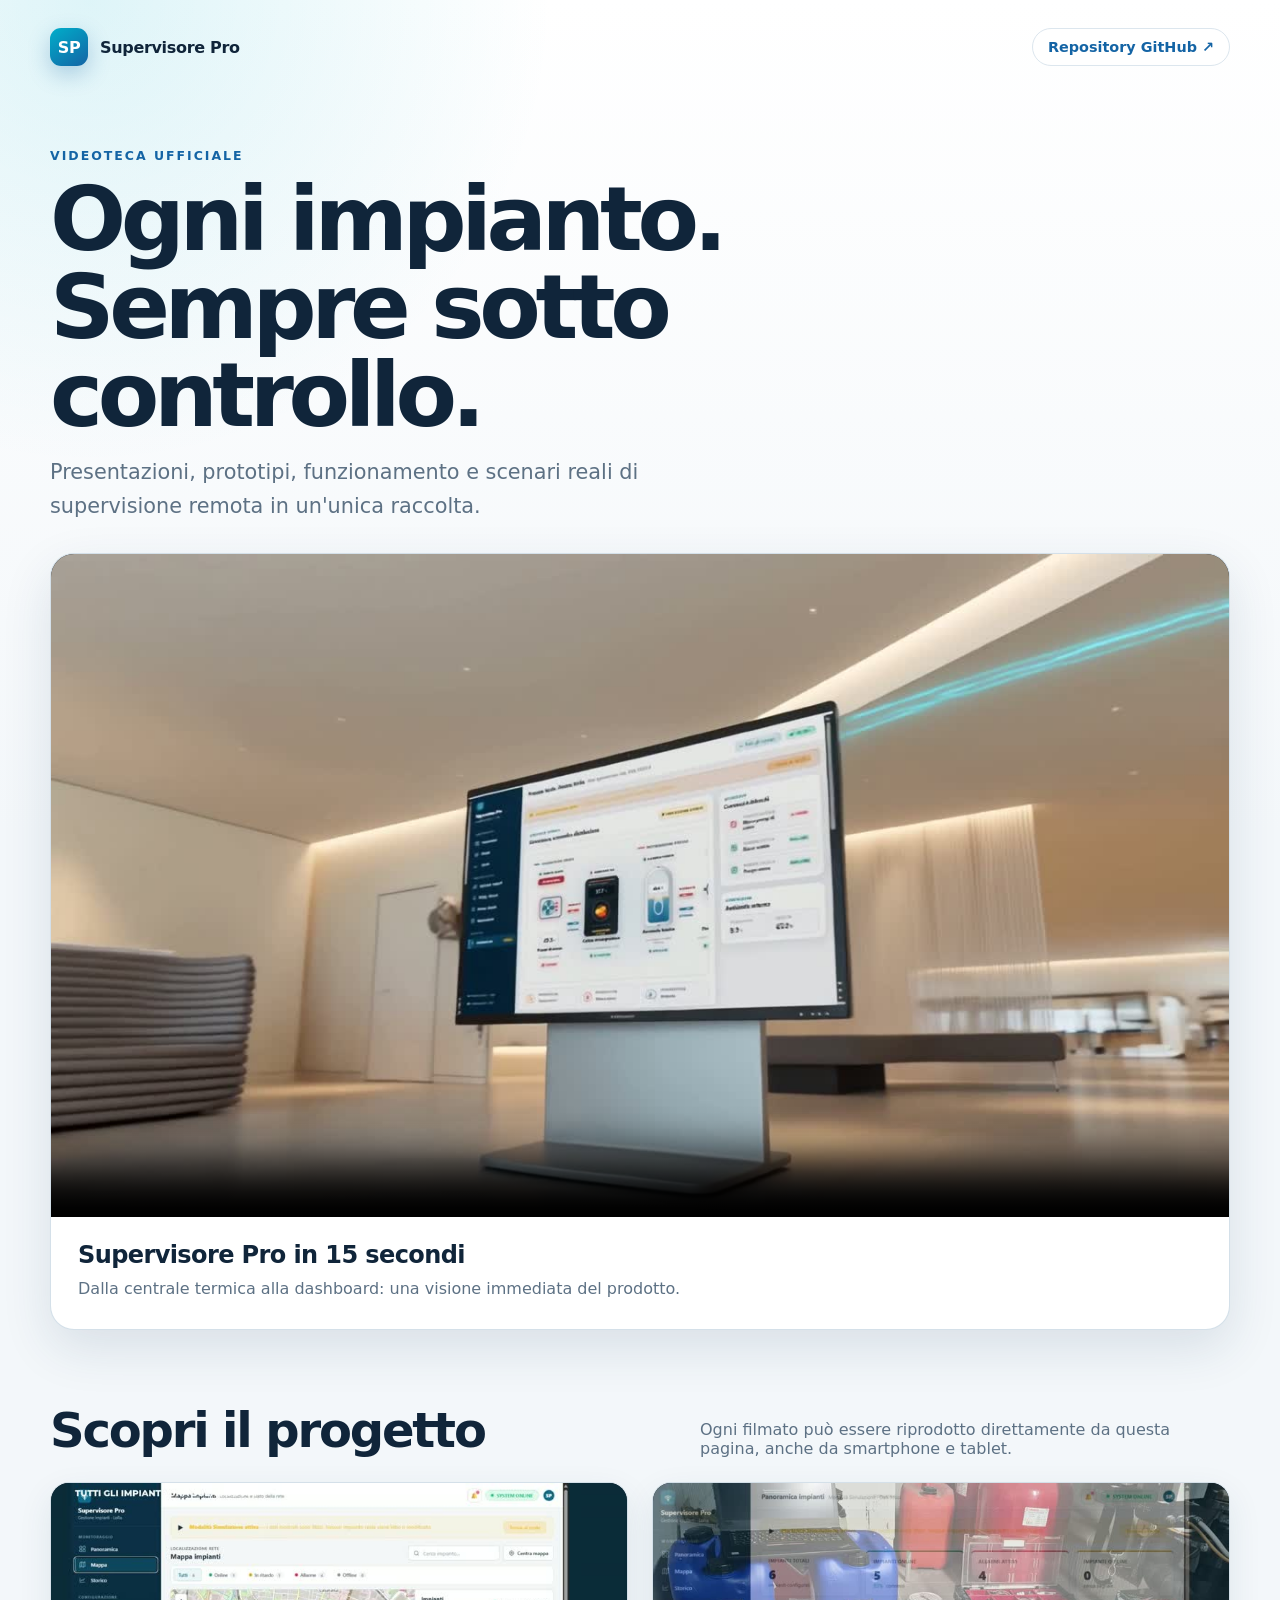
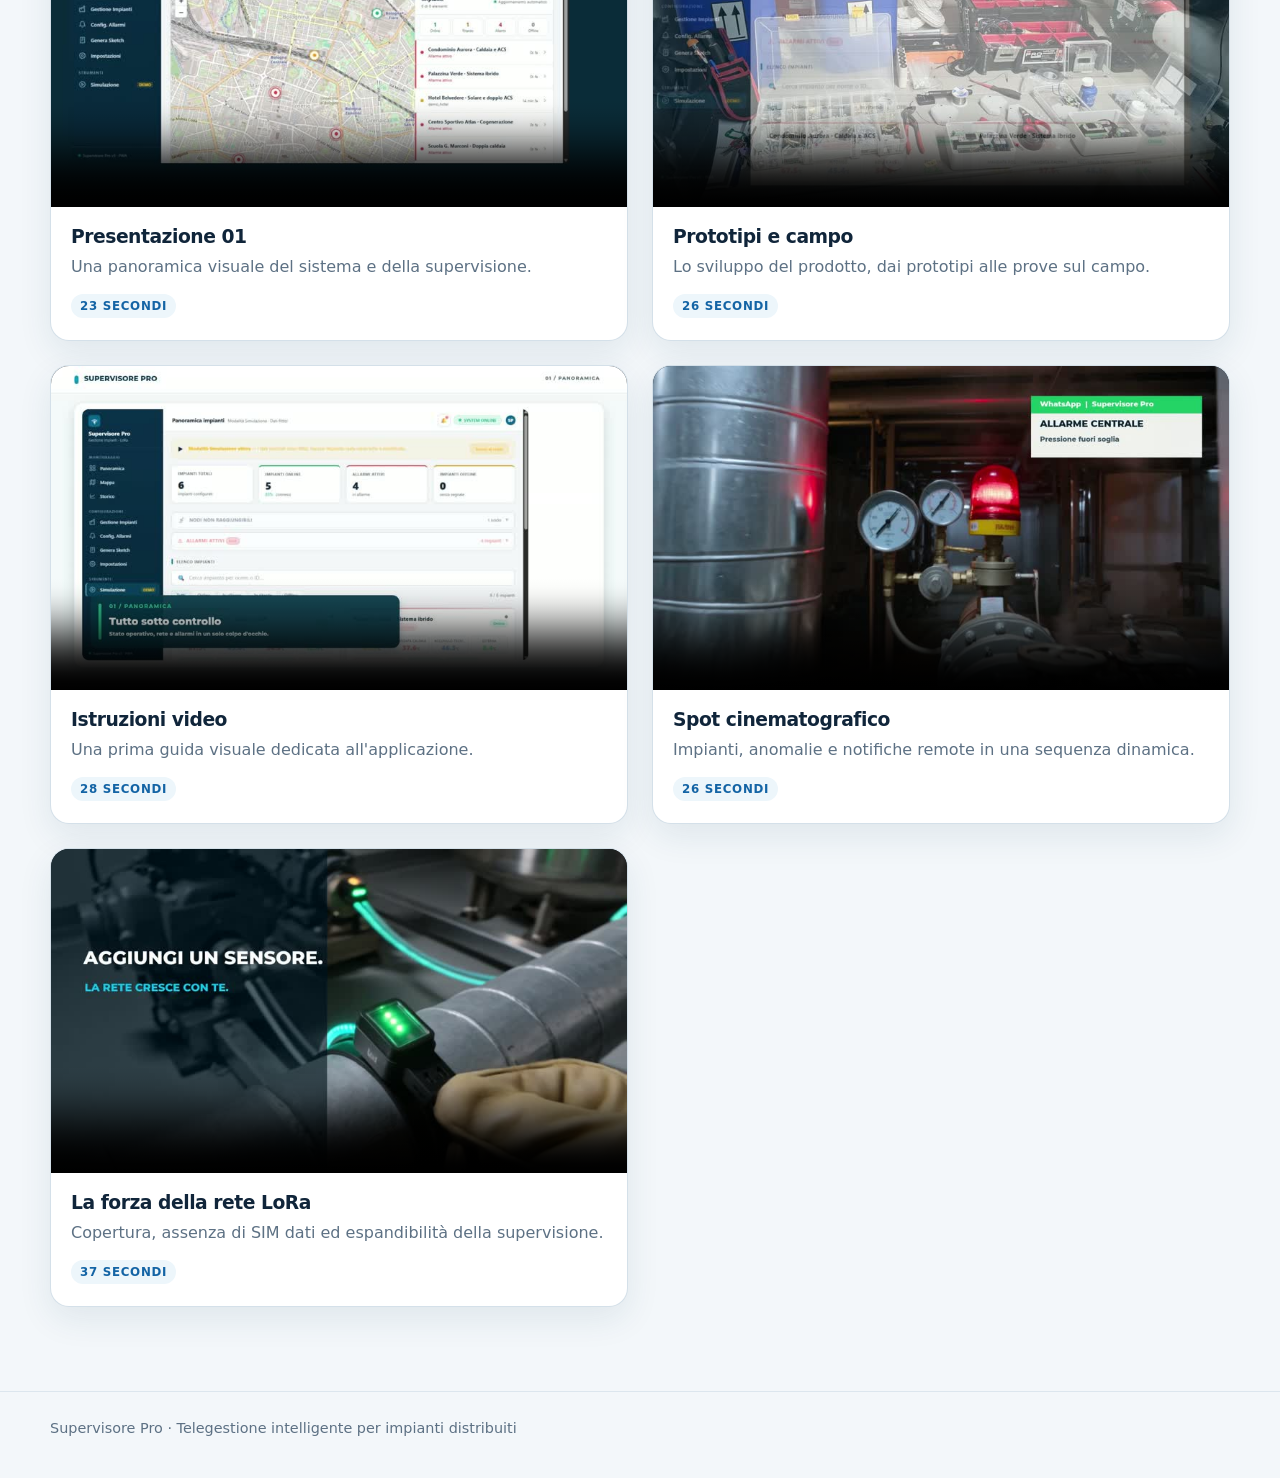
==== index.html @ d8f0d336 "site: publish Supervisore Pro video gallery" ====
<!doctype html>
<html lang="it">
<head>
  <meta charset="utf-8">
  <meta name="viewport" content="width=device-width, initial-scale=1">
  <meta name="theme-color" content="#f5f8fb">
  <meta name="description" content="Videoteca ufficiale di Supervisore Pro: presentazioni, prototipi, guida e spot promozionali.">
  <meta property="og:title" content="Supervisore Pro — Videoteca">
  <meta property="og:description" content="Dall'impianto alla supervisione remota: guarda Supervisore Pro in azione.">
  <meta property="og:image" content="intro-poster.jpg">
  <title>Supervisore Pro — Videoteca</title>
  <style>
    :root {
      color-scheme: light;
      --ink: #10253a;
      --muted: #5d7184;
      --line: #dce6ee;
      --paper: #ffffff;
      --wash: #f3f7fa;
      --cyan: #00aeca;
      --blue: #1464a5;
      --shadow: 0 18px 50px rgba(24, 61, 90, .12);
    }

    * { box-sizing: border-box; }

    html { scroll-behavior: smooth; }

    body {
      margin: 0;
      color: var(--ink);
      background:
        radial-gradient(circle at 7% 0%, rgba(0, 174, 202, .13), transparent 29rem),
        linear-gradient(180deg, #fff 0, var(--wash) 52rem);
      font-family: Inter, ui-sans-serif, system-ui, -apple-system, BlinkMacSystemFont, "Segoe UI", sans-serif;
    }

    a { color: inherit; }

    .shell {
      width: min(1180px, calc(100% - 36px));
      margin: 0 auto;
    }

    header {
      display: flex;
      align-items: center;
      justify-content: space-between;
      gap: 24px;
      padding: 28px 0;
    }

    .brand {
      display: flex;
      align-items: center;
      gap: 12px;
      font-weight: 800;
      letter-spacing: -.02em;
    }

    .brand-mark {
      display: grid;
      width: 38px;
      height: 38px;
      place-items: center;
      color: #fff;
      border-radius: 11px;
      background: linear-gradient(145deg, var(--cyan), var(--blue));
      box-shadow: 0 8px 22px rgba(20, 100, 165, .28);
    }

    .repo-link {
      padding: 10px 15px;
      color: var(--blue);
      border: 1px solid var(--line);
      border-radius: 999px;
      background: rgba(255, 255, 255, .76);
      font-size: .9rem;
      font-weight: 700;
      text-decoration: none;
    }

    .hero-copy {
      max-width: 820px;
      padding: 54px 0 30px;
    }

    .eyebrow {
      color: var(--blue);
      font-size: .78rem;
      font-weight: 800;
      letter-spacing: .16em;
      text-transform: uppercase;
    }

    h1 {
      max-width: 760px;
      margin: 13px 0 17px;
      font-size: clamp(2.6rem, 7vw, 5.6rem);
      line-height: .98;
      letter-spacing: -.06em;
    }

    .lead {
      max-width: 700px;
      margin: 0;
      color: var(--muted);
      font-size: clamp(1.05rem, 2vw, 1.3rem);
      line-height: 1.6;
    }

    .feature,
    .card {
      overflow: hidden;
      border: 1px solid rgba(205, 219, 230, .85);
      border-radius: 24px;
      background: var(--paper);
      box-shadow: var(--shadow);
    }

    .feature { margin-bottom: 72px; }

    video {
      display: block;
      width: 100%;
      height: auto;
      background: #07131e;
    }

    .feature-copy { padding: 24px 27px 28px; }

    .feature-copy h2,
    .card-copy h3 { margin: 0 0 8px; letter-spacing: -.025em; }

    .feature-copy p,
    .card-copy p { margin: 0; color: var(--muted); line-height: 1.55; }

    .section-head {
      display: flex;
      align-items: end;
      justify-content: space-between;
      gap: 24px;
      margin-bottom: 24px;
    }

    .section-head h2 {
      margin: 0;
      font-size: clamp(1.8rem, 4vw, 3rem);
      letter-spacing: -.045em;
    }

    .section-head p { max-width: 530px; margin: 0; color: var(--muted); }

    .grid {
      display: grid;
      grid-template-columns: repeat(2, minmax(0, 1fr));
      gap: 24px;
      padding-bottom: 84px;
    }

    .card { border-radius: 19px; box-shadow: 0 12px 34px rgba(24, 61, 90, .09); }

    .card-copy { padding: 19px 20px 22px; }

    .meta {
      display: inline-flex;
      margin-top: 14px;
      padding: 5px 9px;
      color: var(--blue);
      border-radius: 999px;
      background: #edf6fb;
      font-size: .74rem;
      font-weight: 800;
      letter-spacing: .06em;
      text-transform: uppercase;
    }

    footer {
      padding: 28px 0 42px;
      color: var(--muted);
      border-top: 1px solid var(--line);
      font-size: .9rem;
    }

    @media (max-width: 760px) {
      header { align-items: flex-start; }
      .hero-copy { padding-top: 34px; }
      .section-head { display: block; }
      .section-head p { margin-top: 10px; }
      .grid { grid-template-columns: 1fr; }
      .feature { margin-bottom: 54px; }
    }
  </style>
</head>
<body>
  <header class="shell">
    <div class="brand"><span class="brand-mark">SP</span> Supervisore Pro</div>
    <a class="repo-link" href="https://github.com/Popodesigner/telegestione-supervisore-pro">Repository GitHub ↗</a>
  </header>

  <main class="shell">
    <div class="hero-copy">
      <div class="eyebrow">Videoteca ufficiale</div>
      <h1>Ogni impianto.<br>Sempre sotto controllo.</h1>
      <p class="lead">Presentazioni, prototipi, funzionamento e scenari reali di supervisione remota in un'unica raccolta.</p>
    </div>

    <article class="feature" id="intro">
      <video controls playsinline preload="metadata" poster="intro-poster.jpg" aria-label="Video introduttivo di Supervisore Pro">
        <source src="intro.mp4" type="video/mp4">
        Il browser non supporta la riproduzione video HTML5.
      </video>
      <div class="feature-copy">
        <h2>Supervisore Pro in 15 secondi</h2>
        <p>Dalla centrale termica alla dashboard: una visione immediata del prodotto.</p>
      </div>
    </article>

    <div class="section-head">
      <h2>Scopri il progetto</h2>
      <p>Ogni filmato può essere riprodotto direttamente da questa pagina, anche da smartphone e tablet.</p>
    </div>

    <section class="grid" aria-label="Tutti i video">
      <article class="card">
        <video controls playsinline preload="metadata" poster="presentazione-01.jpg" aria-label="Presentazione 01">
          <source src="presentazione-01.mp4" type="video/mp4">
        </video>
        <div class="card-copy"><h3>Presentazione 01</h3><p>Una panoramica visuale del sistema e della supervisione.</p><span class="meta">23 secondi</span></div>
      </article>

      <article class="card">
        <video controls playsinline preload="metadata" poster="presentazione-prototipi.jpg" aria-label="Presentazione con prototipi">
          <source src="presentazione-prototipi.mp4" type="video/mp4">
        </video>
        <div class="card-copy"><h3>Prototipi e campo</h3><p>Lo sviluppo del prodotto, dai prototipi alle prove sul campo.</p><span class="meta">26 secondi</span></div>
      </article>

      <article class="card">
        <video controls playsinline preload="metadata" poster="istruzioni-video.jpg" aria-label="Istruzioni video">
          <source src="istruzioni-video.mp4" type="video/mp4">
        </video>
        <div class="card-copy"><h3>Istruzioni video</h3><p>Una prima guida visuale dedicata all'applicazione.</p><span class="meta">28 secondi</span></div>
      </article>

      <article class="card">
        <video controls playsinline preload="metadata" poster="pubblicita-01.jpg" aria-label="Spot pubblicitario 01">
          <source src="pubblicita-01.mp4" type="video/mp4">
        </video>
        <div class="card-copy"><h3>Spot cinematografico</h3><p>Impianti, anomalie e notifiche remote in una sequenza dinamica.</p><span class="meta">26 secondi</span></div>
      </article>

      <article class="card">
        <video controls playsinline preload="metadata" poster="pubblicita-02.jpg" aria-label="Spot pubblicitario 02">
          <source src="pubblicita-02.mp4" type="video/mp4">
        </video>
        <div class="card-copy"><h3>La forza della rete LoRa</h3><p>Copertura, assenza di SIM dati ed espandibilità della supervisione.</p><span class="meta">37 secondi</span></div>
      </article>
    </section>
  </main>

  <footer>
    <div class="shell">Supervisore Pro · Telegestione intelligente per impianti distribuiti</div>
  </footer>
</body>
</html>
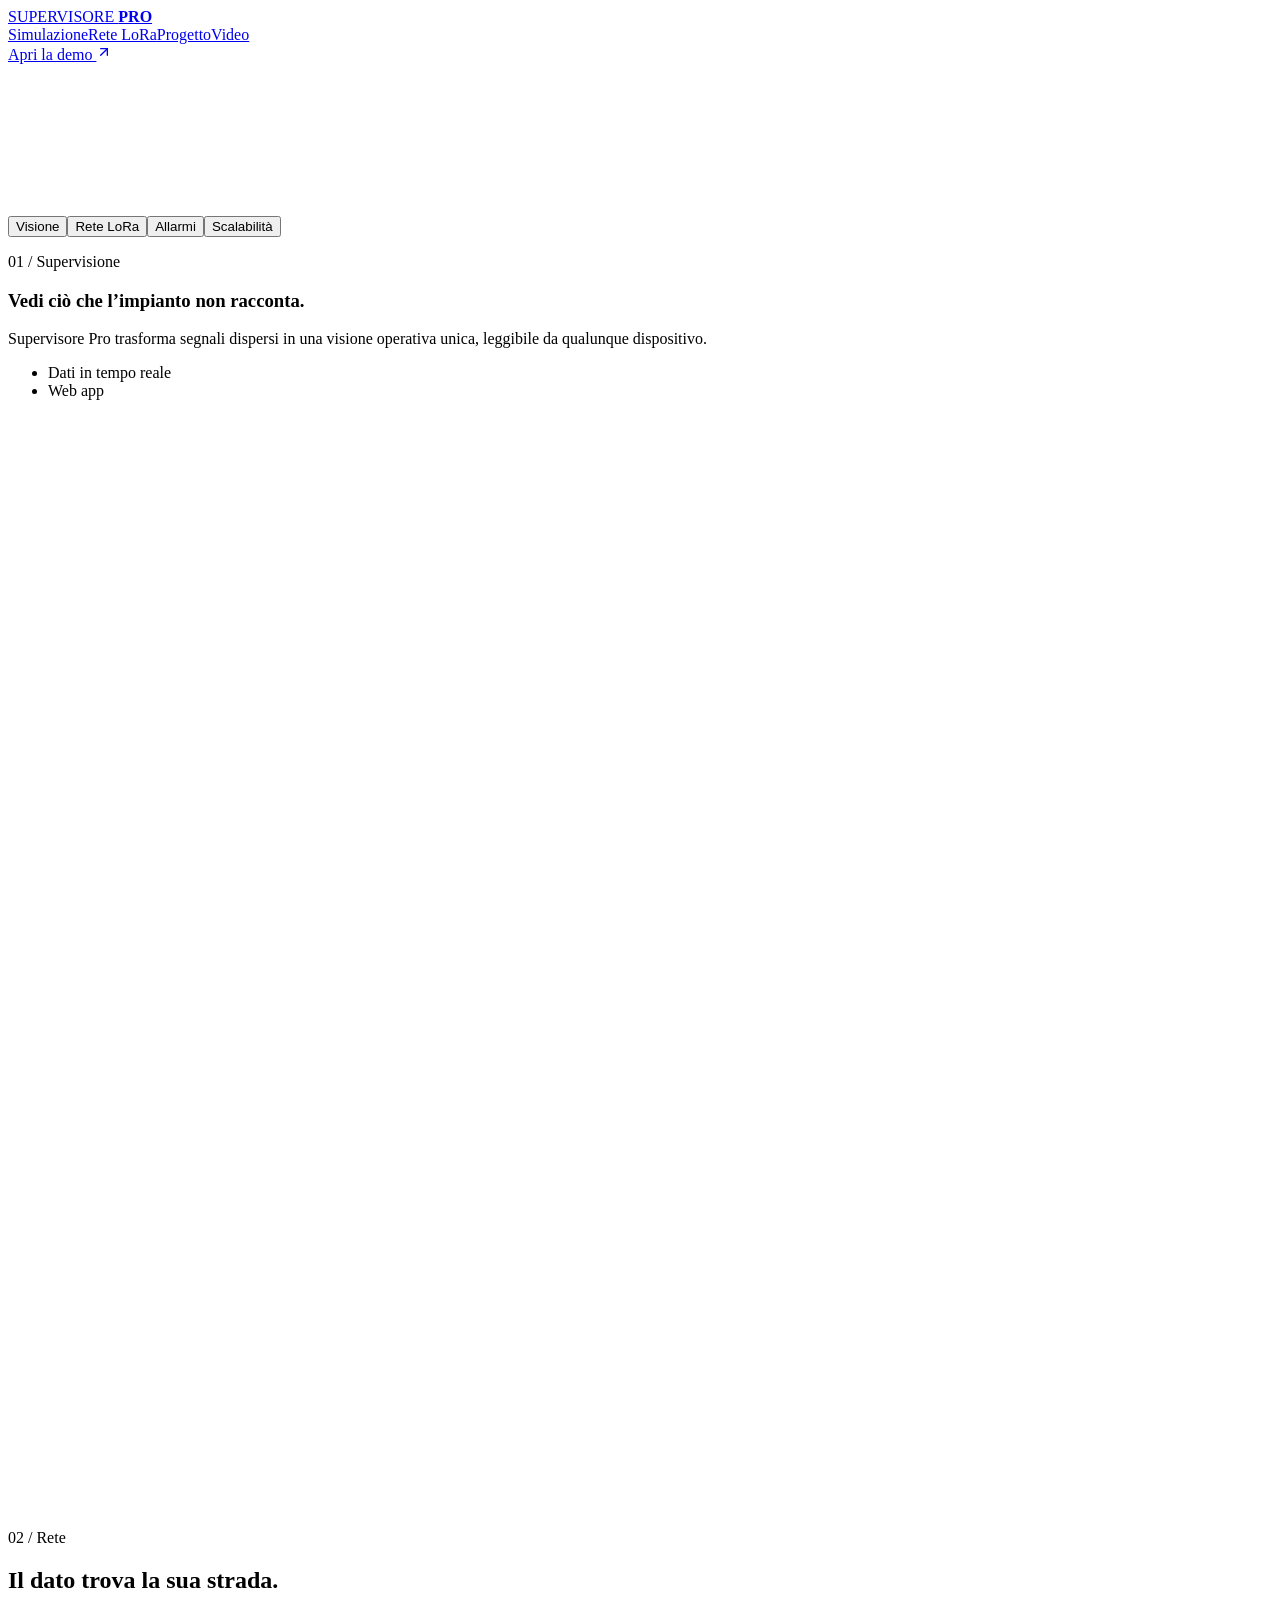
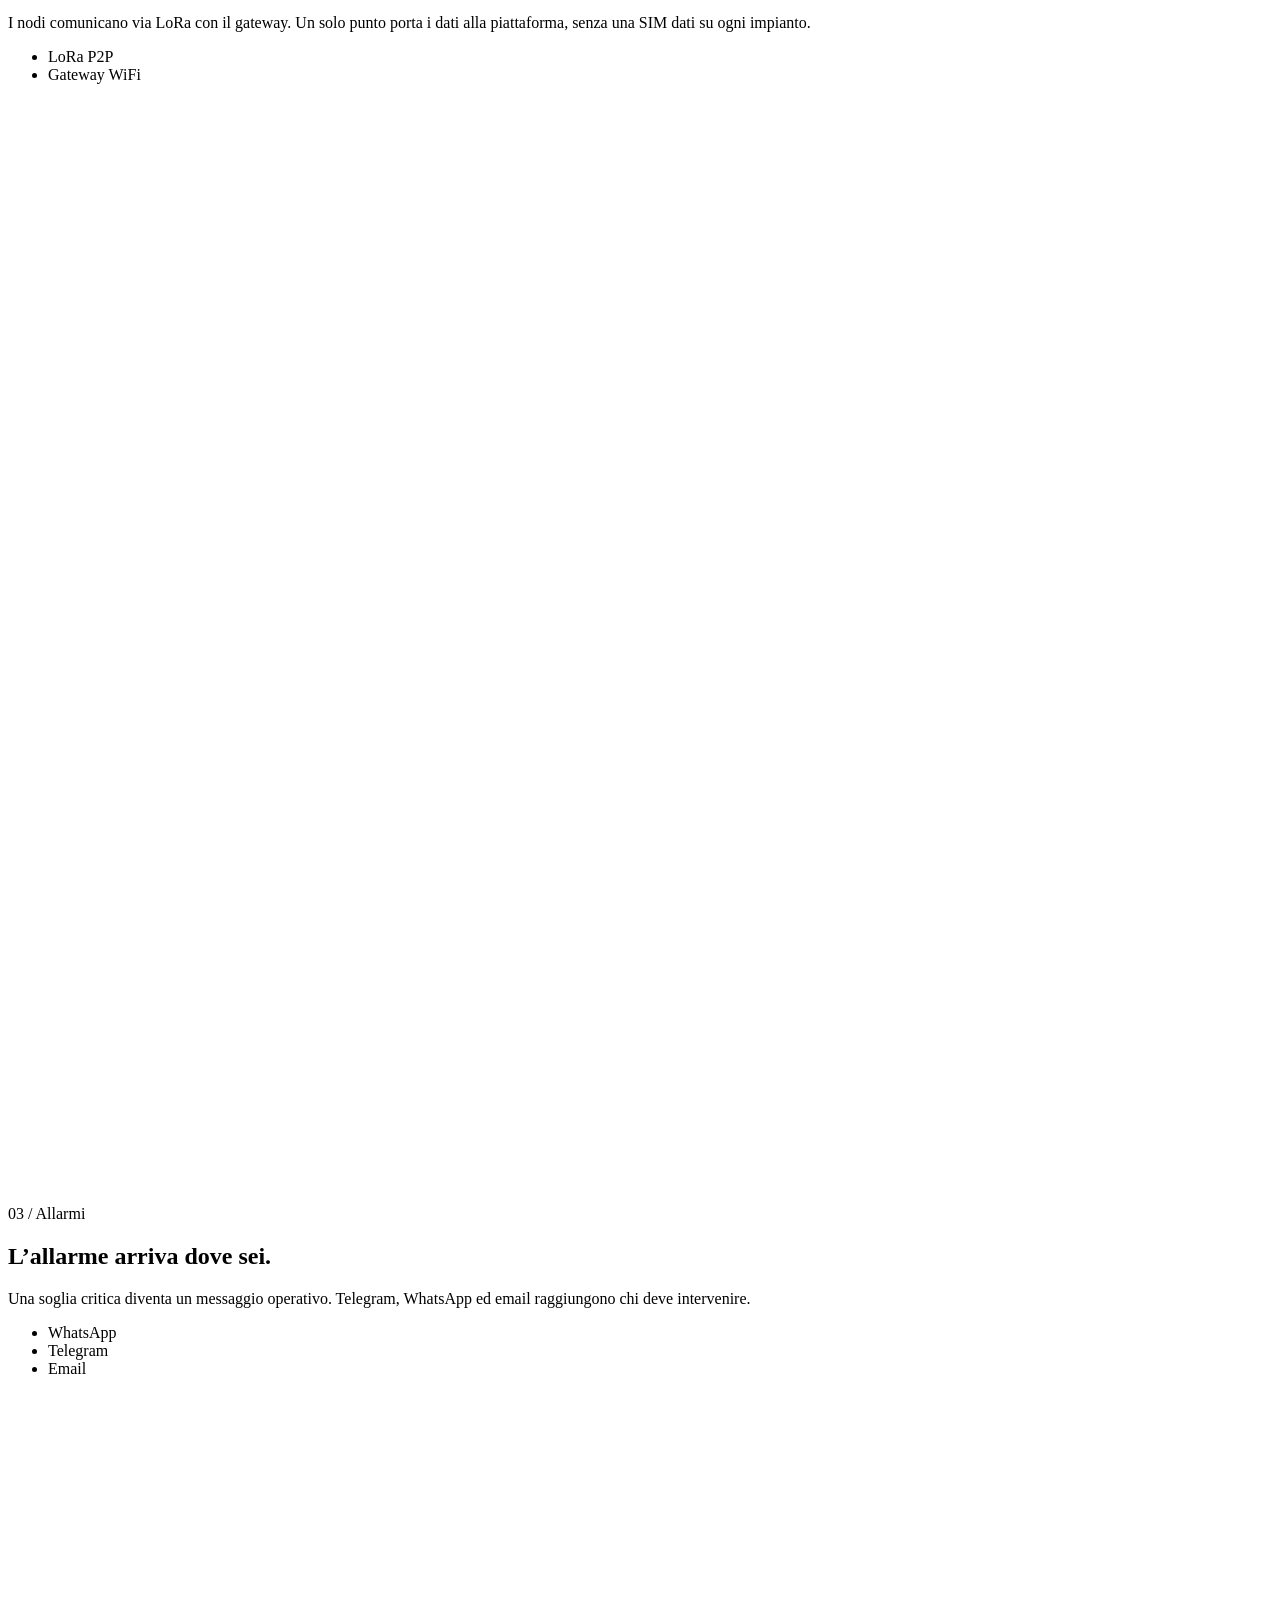
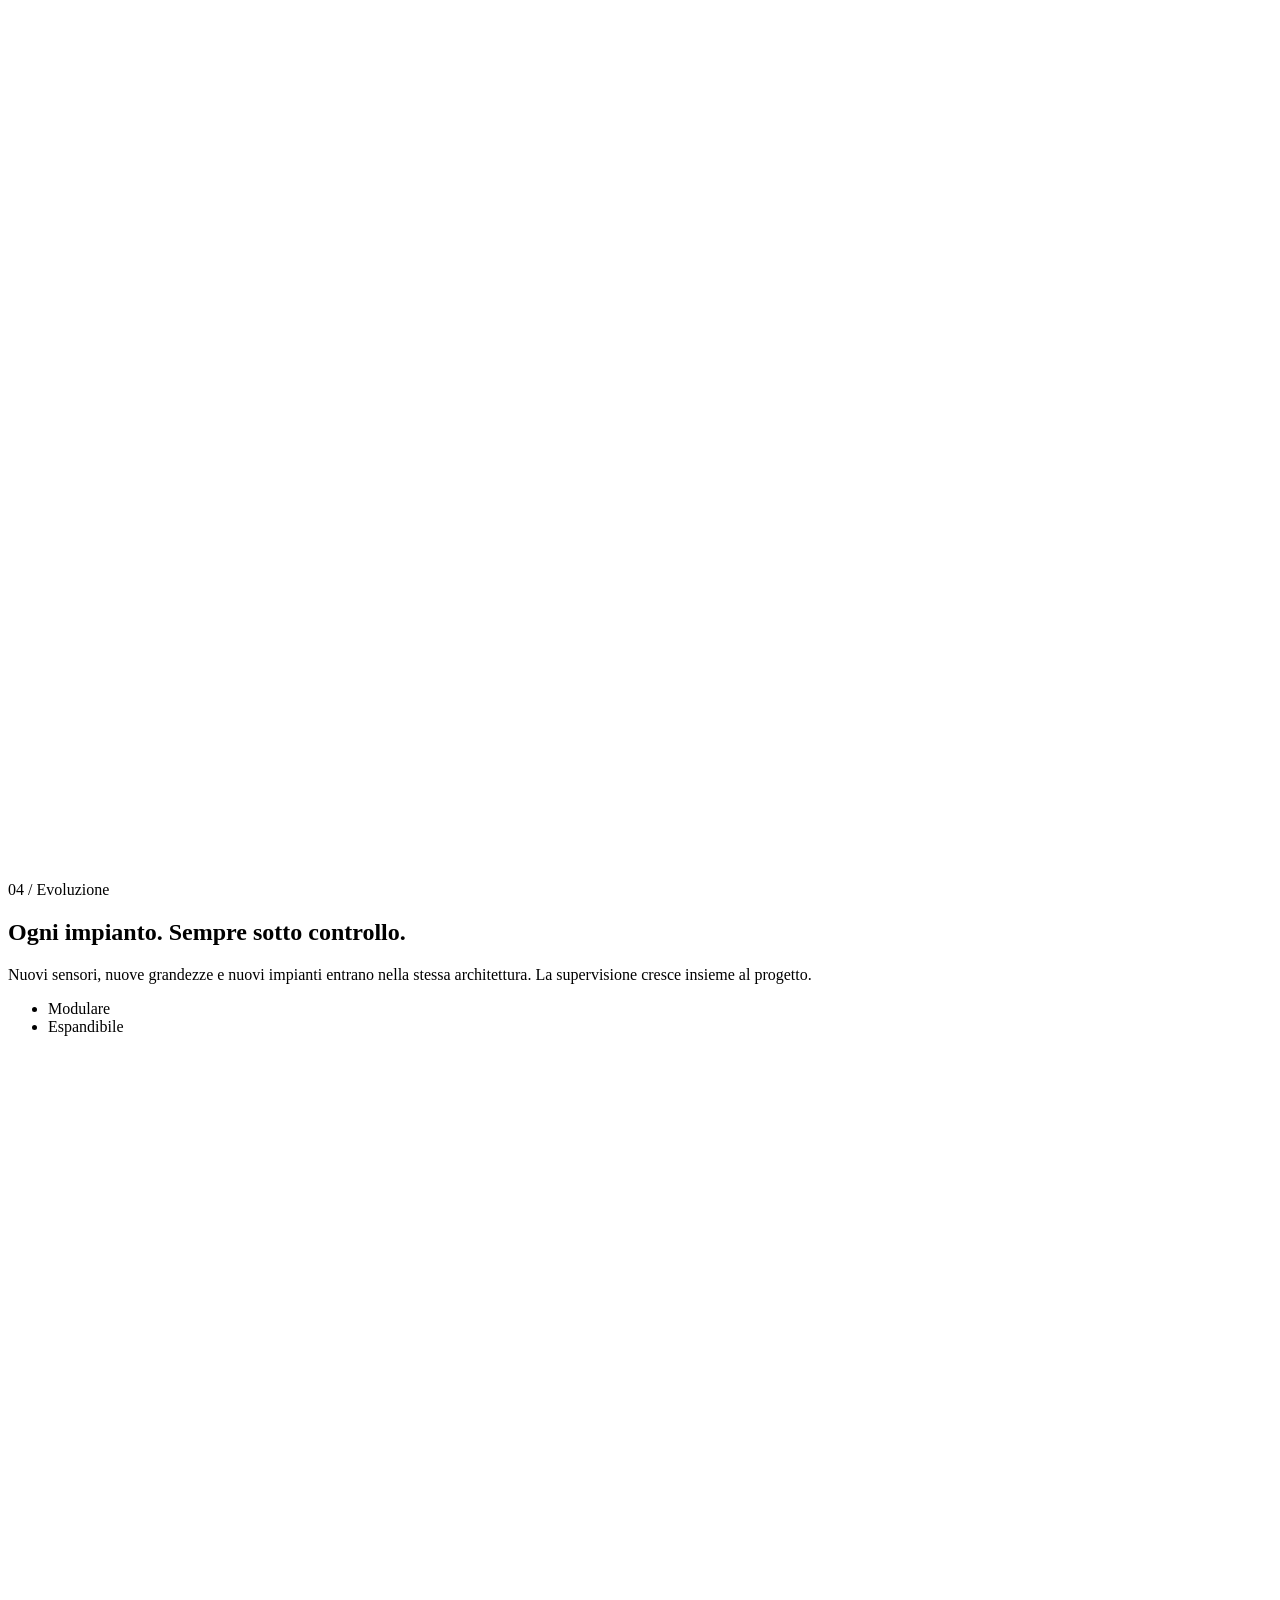
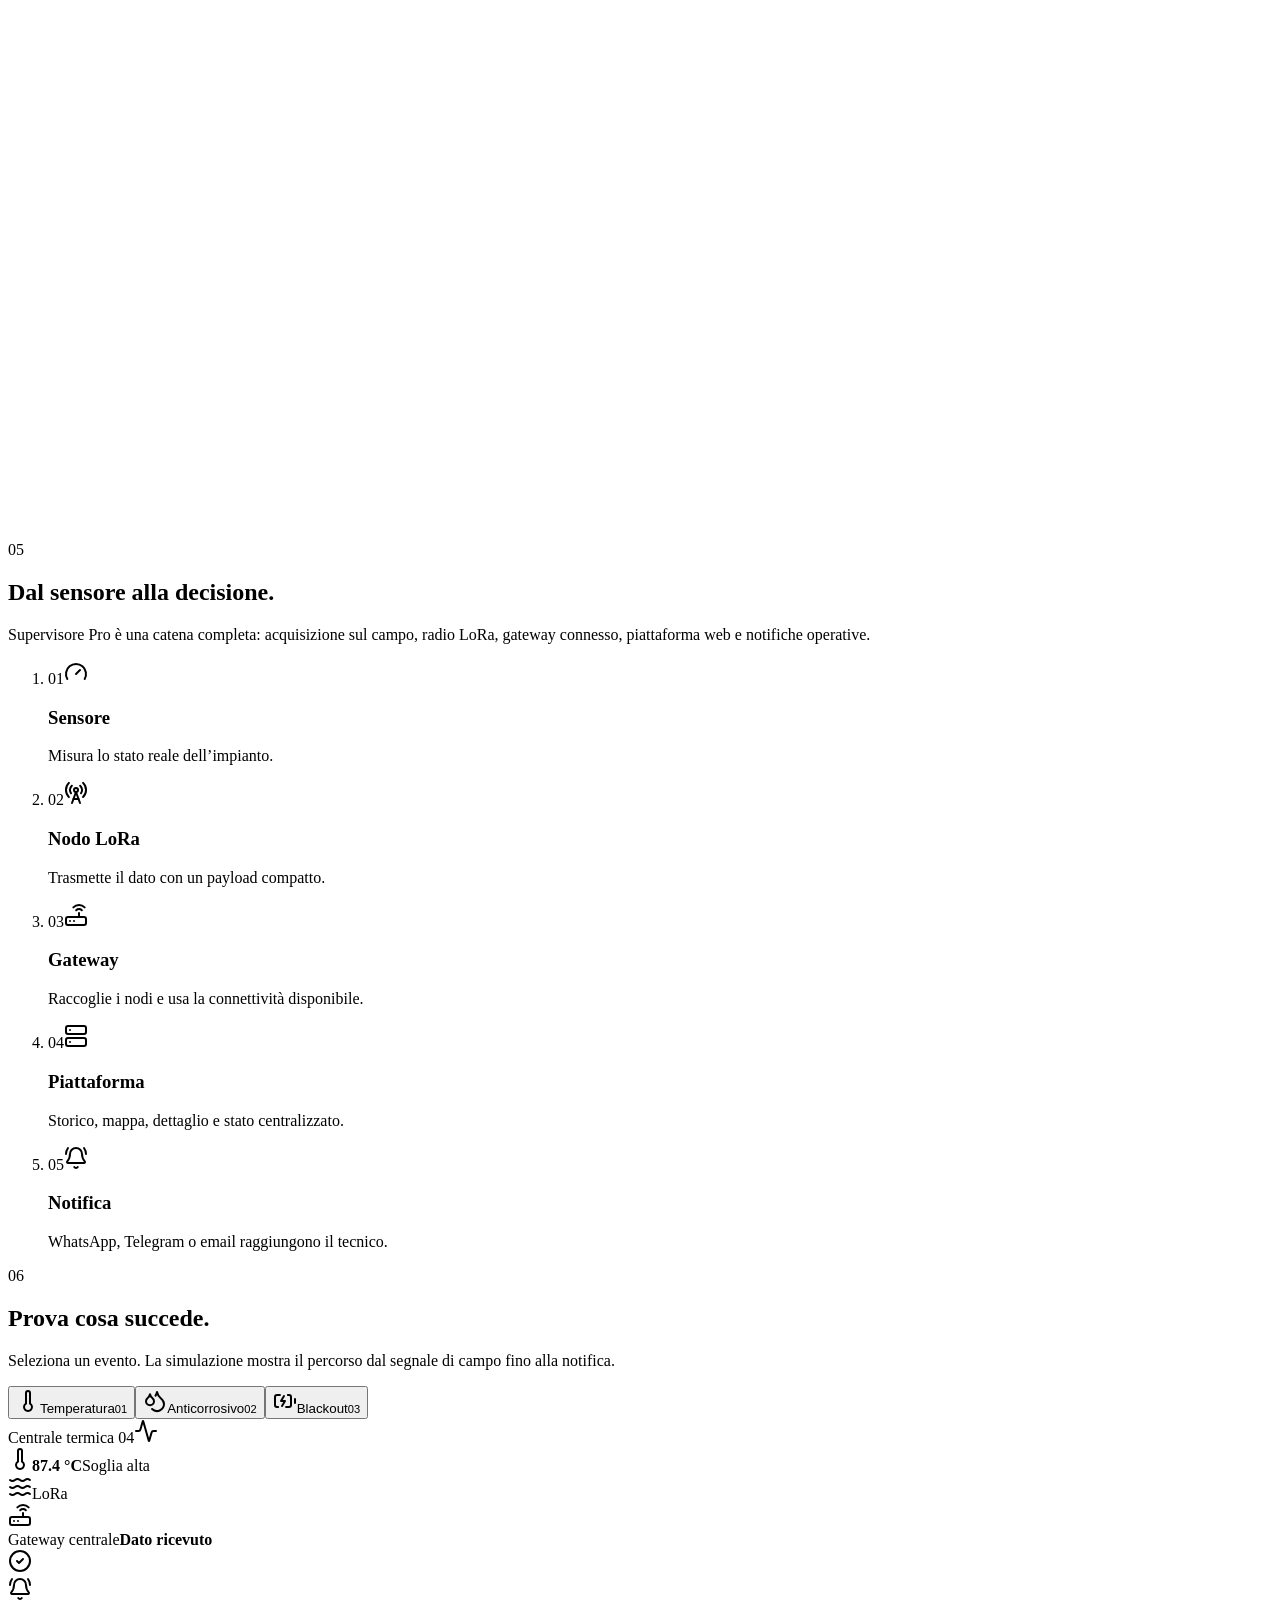
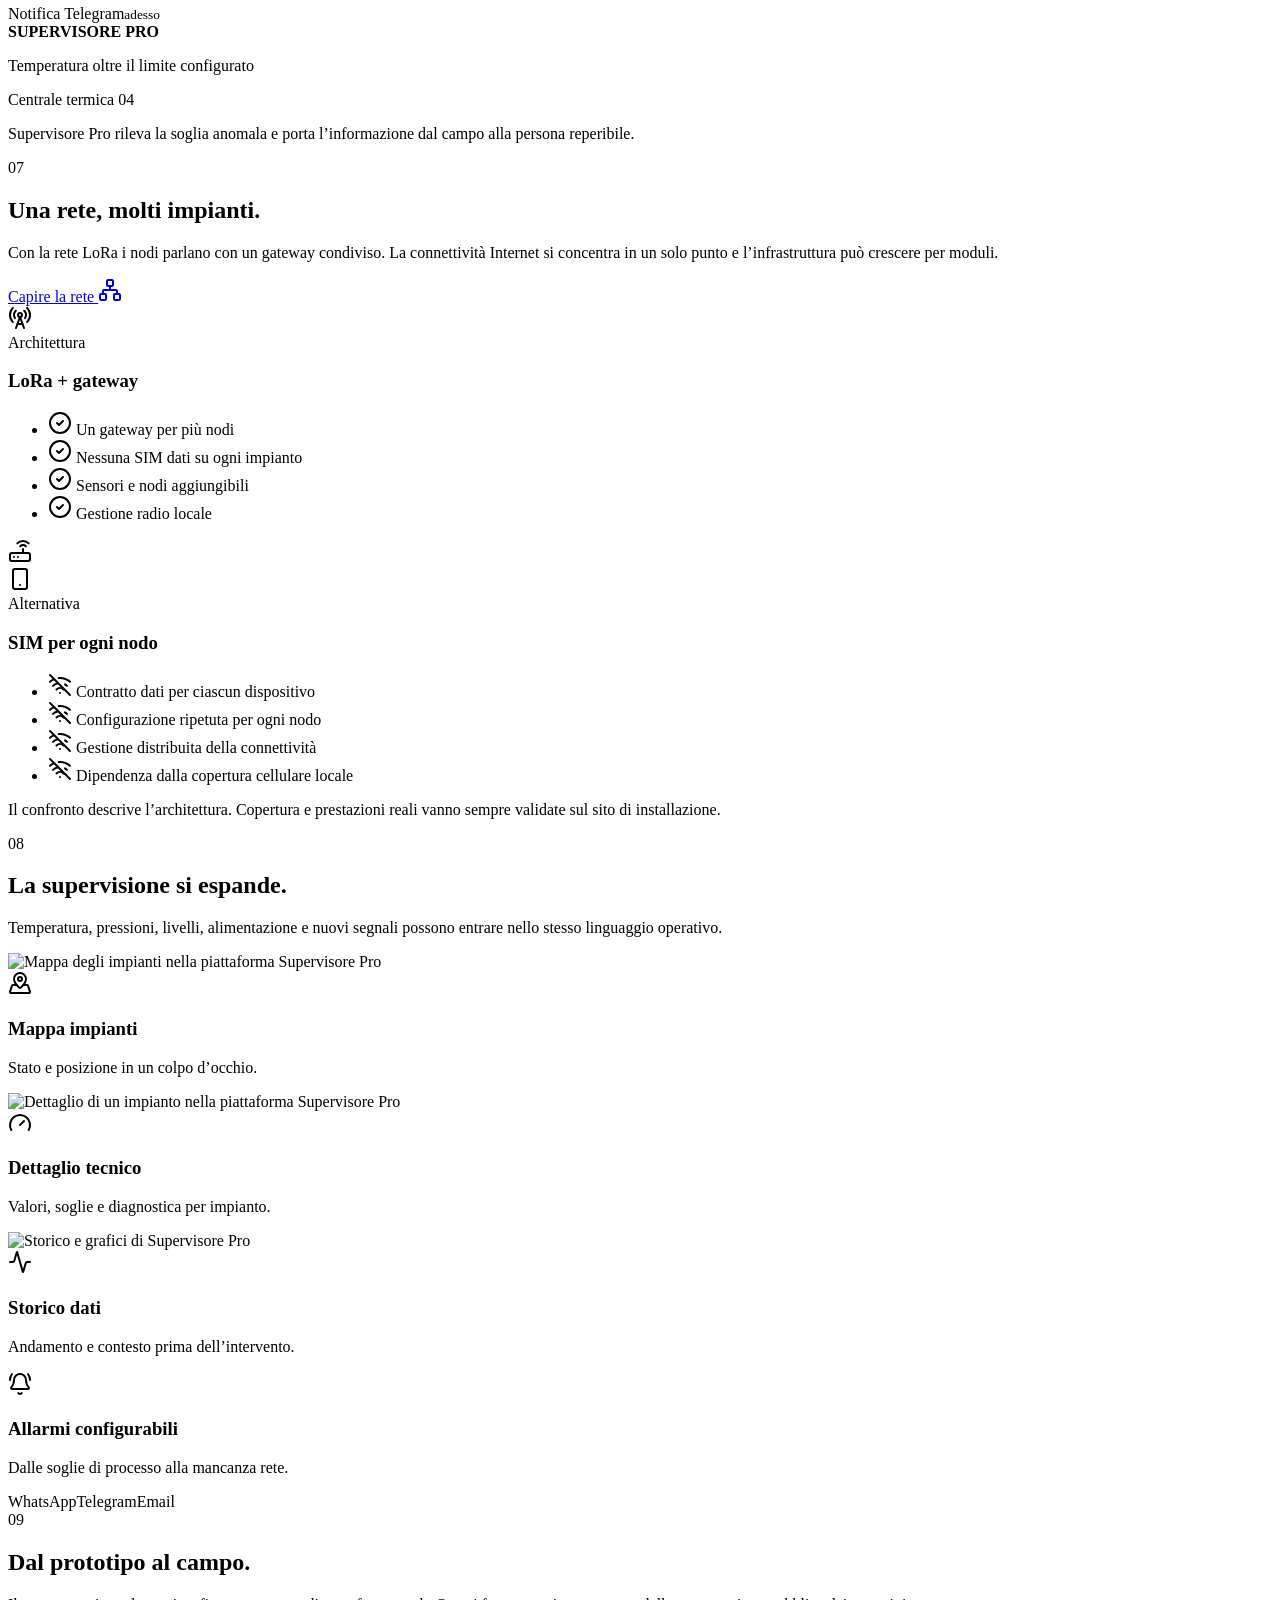
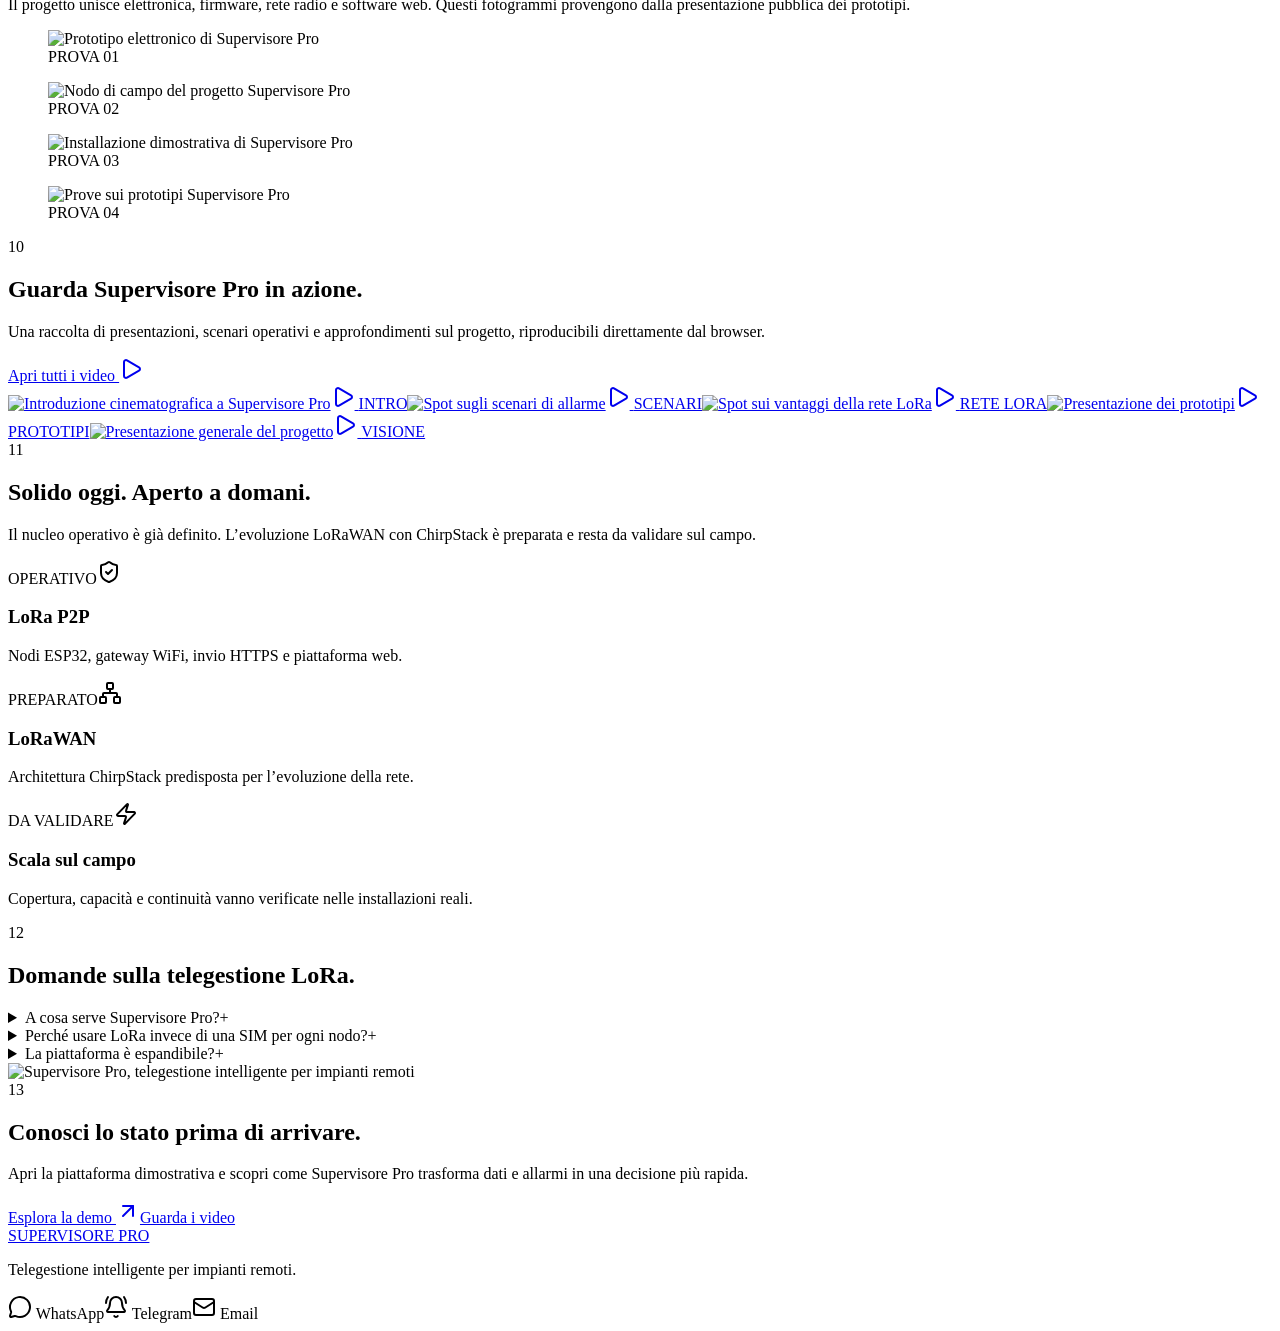
==== commit 742d6ca1: "site: publish Supervisore Pro promotional experience" ====
--- a/index.html
+++ b/index.html
@@ -1,266 +1 @@
-<!doctype html>
-<html lang="it">
-<head>
-  <meta charset="utf-8">
-  <meta name="viewport" content="width=device-width, initial-scale=1">
-  <meta name="theme-color" content="#f5f8fb">
-  <meta name="description" content="Videoteca ufficiale di Supervisore Pro: presentazioni, prototipi, guida e spot promozionali.">
-  <meta property="og:title" content="Supervisore Pro — Videoteca">
-  <meta property="og:description" content="Dall'impianto alla supervisione remota: guarda Supervisore Pro in azione.">
-  <meta property="og:image" content="intro-poster.jpg">
-  <title>Supervisore Pro — Videoteca</title>
-  <style>
-    :root {
-      color-scheme: light;
-      --ink: #10253a;
-      --muted: #5d7184;
-      --line: #dce6ee;
-      --paper: #ffffff;
-      --wash: #f3f7fa;
-      --cyan: #00aeca;
-      --blue: #1464a5;
-      --shadow: 0 18px 50px rgba(24, 61, 90, .12);
-    }
-
-    * { box-sizing: border-box; }
-
-    html { scroll-behavior: smooth; }
-
-    body {
-      margin: 0;
-      color: var(--ink);
-      background:
-        radial-gradient(circle at 7% 0%, rgba(0, 174, 202, .13), transparent 29rem),
-        linear-gradient(180deg, #fff 0, var(--wash) 52rem);
-      font-family: Inter, ui-sans-serif, system-ui, -apple-system, BlinkMacSystemFont, "Segoe UI", sans-serif;
-    }
-
-    a { color: inherit; }
-
-    .shell {
-      width: min(1180px, calc(100% - 36px));
-      margin: 0 auto;
-    }
-
-    header {
-      display: flex;
-      align-items: center;
-      justify-content: space-between;
-      gap: 24px;
-      padding: 28px 0;
-    }
-
-    .brand {
-      display: flex;
-      align-items: center;
-      gap: 12px;
-      font-weight: 800;
-      letter-spacing: -.02em;
-    }
-
-    .brand-mark {
-      display: grid;
-      width: 38px;
-      height: 38px;
-      place-items: center;
-      color: #fff;
-      border-radius: 11px;
-      background: linear-gradient(145deg, var(--cyan), var(--blue));
-      box-shadow: 0 8px 22px rgba(20, 100, 165, .28);
-    }
-
-    .repo-link {
-      padding: 10px 15px;
-      color: var(--blue);
-      border: 1px solid var(--line);
-      border-radius: 999px;
-      background: rgba(255, 255, 255, .76);
-      font-size: .9rem;
-      font-weight: 700;
-      text-decoration: none;
-    }
-
-    .hero-copy {
-      max-width: 820px;
-      padding: 54px 0 30px;
-    }
-
-    .eyebrow {
-      color: var(--blue);
-      font-size: .78rem;
-      font-weight: 800;
-      letter-spacing: .16em;
-      text-transform: uppercase;
-    }
-
-    h1 {
-      max-width: 760px;
-      margin: 13px 0 17px;
-      font-size: clamp(2.6rem, 7vw, 5.6rem);
-      line-height: .98;
-      letter-spacing: -.06em;
-    }
-
-    .lead {
-      max-width: 700px;
-      margin: 0;
-      color: var(--muted);
-      font-size: clamp(1.05rem, 2vw, 1.3rem);
-      line-height: 1.6;
-    }
-
-    .feature,
-    .card {
-      overflow: hidden;
-      border: 1px solid rgba(205, 219, 230, .85);
-      border-radius: 24px;
-      background: var(--paper);
-      box-shadow: var(--shadow);
-    }
-
-    .feature { margin-bottom: 72px; }
-
-    video {
-      display: block;
-      width: 100%;
-      height: auto;
-      background: #07131e;
-    }
-
-    .feature-copy { padding: 24px 27px 28px; }
-
-    .feature-copy h2,
-    .card-copy h3 { margin: 0 0 8px; letter-spacing: -.025em; }
-
-    .feature-copy p,
-    .card-copy p { margin: 0; color: var(--muted); line-height: 1.55; }
-
-    .section-head {
-      display: flex;
-      align-items: end;
-      justify-content: space-between;
-      gap: 24px;
-      margin-bottom: 24px;
-    }
-
-    .section-head h2 {
-      margin: 0;
-      font-size: clamp(1.8rem, 4vw, 3rem);
-      letter-spacing: -.045em;
-    }
-
-    .section-head p { max-width: 530px; margin: 0; color: var(--muted); }
-
-    .grid {
-      display: grid;
-      grid-template-columns: repeat(2, minmax(0, 1fr));
-      gap: 24px;
-      padding-bottom: 84px;
-    }
-
-    .card { border-radius: 19px; box-shadow: 0 12px 34px rgba(24, 61, 90, .09); }
-
-    .card-copy { padding: 19px 20px 22px; }
-
-    .meta {
-      display: inline-flex;
-      margin-top: 14px;
-      padding: 5px 9px;
-      color: var(--blue);
-      border-radius: 999px;
-      background: #edf6fb;
-      font-size: .74rem;
-      font-weight: 800;
-      letter-spacing: .06em;
-      text-transform: uppercase;
-    }
-
-    footer {
-      padding: 28px 0 42px;
-      color: var(--muted);
-      border-top: 1px solid var(--line);
-      font-size: .9rem;
-    }
-
-    @media (max-width: 760px) {
-      header { align-items: flex-start; }
-      .hero-copy { padding-top: 34px; }
-      .section-head { display: block; }
-      .section-head p { margin-top: 10px; }
-      .grid { grid-template-columns: 1fr; }
-      .feature { margin-bottom: 54px; }
-    }
-  </style>
-</head>
-<body>
-  <header class="shell">
-    <div class="brand"><span class="brand-mark">SP</span> Supervisore Pro</div>
-    <a class="repo-link" href="https://github.com/Popodesigner/telegestione-supervisore-pro">Repository GitHub ↗</a>
-  </header>
-
-  <main class="shell">
-    <div class="hero-copy">
-      <div class="eyebrow">Videoteca ufficiale</div>
-      <h1>Ogni impianto.<br>Sempre sotto controllo.</h1>
-      <p class="lead">Presentazioni, prototipi, funzionamento e scenari reali di supervisione remota in un'unica raccolta.</p>
-    </div>
-
-    <article class="feature" id="intro">
-      <video controls playsinline preload="metadata" poster="intro-poster.jpg" aria-label="Video introduttivo di Supervisore Pro">
-        <source src="intro.mp4" type="video/mp4">
-        Il browser non supporta la riproduzione video HTML5.
-      </video>
-      <div class="feature-copy">
-        <h2>Supervisore Pro in 15 secondi</h2>
-        <p>Dalla centrale termica alla dashboard: una visione immediata del prodotto.</p>
-      </div>
-    </article>
-
-    <div class="section-head">
-      <h2>Scopri il progetto</h2>
-      <p>Ogni filmato può essere riprodotto direttamente da questa pagina, anche da smartphone e tablet.</p>
-    </div>
-
-    <section class="grid" aria-label="Tutti i video">
-      <article class="card">
-        <video controls playsinline preload="metadata" poster="presentazione-01.jpg" aria-label="Presentazione 01">
-          <source src="presentazione-01.mp4" type="video/mp4">
-        </video>
-        <div class="card-copy"><h3>Presentazione 01</h3><p>Una panoramica visuale del sistema e della supervisione.</p><span class="meta">23 secondi</span></div>
-      </article>
-
-      <article class="card">
-        <video controls playsinline preload="metadata" poster="presentazione-prototipi.jpg" aria-label="Presentazione con prototipi">
-          <source src="presentazione-prototipi.mp4" type="video/mp4">
-        </video>
-        <div class="card-copy"><h3>Prototipi e campo</h3><p>Lo sviluppo del prodotto, dai prototipi alle prove sul campo.</p><span class="meta">26 secondi</span></div>
-      </article>
-
-      <article class="card">
-        <video controls playsinline preload="metadata" poster="istruzioni-video.jpg" aria-label="Istruzioni video">
-          <source src="istruzioni-video.mp4" type="video/mp4">
-        </video>
-        <div class="card-copy"><h3>Istruzioni video</h3><p>Una prima guida visuale dedicata all'applicazione.</p><span class="meta">28 secondi</span></div>
-      </article>
-
-      <article class="card">
-        <video controls playsinline preload="metadata" poster="pubblicita-01.jpg" aria-label="Spot pubblicitario 01">
-          <source src="pubblicita-01.mp4" type="video/mp4">
-        </video>
-        <div class="card-copy"><h3>Spot cinematografico</h3><p>Impianti, anomalie e notifiche remote in una sequenza dinamica.</p><span class="meta">26 secondi</span></div>
-      </article>
-
-      <article class="card">
-        <video controls playsinline preload="metadata" poster="pubblicita-02.jpg" aria-label="Spot pubblicitario 02">
-          <source src="pubblicita-02.mp4" type="video/mp4">
-        </video>
-        <div class="card-copy"><h3>La forza della rete LoRa</h3><p>Copertura, assenza di SIM dati ed espandibilità della supervisione.</p><span class="meta">37 secondi</span></div>
-      </article>
-    </section>
-  </main>
-
-  <footer>
-    <div class="shell">Supervisore Pro · Telegestione intelligente per impianti distribuiti</div>
-  </footer>
-</body>
-</html>
+<!DOCTYPE html><html lang="it" style="color-scheme:light"><head><meta charSet="utf-8"/><meta name="viewport" content="width=device-width, initial-scale=1"/><link rel="preload" as="image" href="/telegestione-supervisore-pro-video/assets/product/product-01.jpg"/><link rel="preload" as="image" href="/telegestione-supervisore-pro-video/assets/product/product-02.jpg"/><link rel="preload" as="image" href="/telegestione-supervisore-pro-video/assets/product/product-03.jpg"/><link rel="preload" as="image" href="/telegestione-supervisore-pro-video/assets/field/field-01.jpg"/><link rel="preload" as="image" href="/telegestione-supervisore-pro-video/assets/field/field-02.jpg"/><link rel="preload" as="image" href="/telegestione-supervisore-pro-video/assets/field/field-03.jpg"/><link rel="preload" as="image" href="/telegestione-supervisore-pro-video/assets/field/field-04.jpg"/><link rel="preload" as="image" href="/telegestione-supervisore-pro-video/assets/visuals/intro.jpg"/><link rel="preload" as="image" href="/telegestione-supervisore-pro-video/assets/visuals/spot-scenari.jpg"/><link rel="preload" as="image" href="/telegestione-supervisore-pro-video/assets/visuals/spot-lora.jpg"/><link rel="stylesheet" href="/telegestione-supervisore-pro-video/assets/styles-BPrASAqW.css" data-precedence="default"/><link rel="stylesheet" href="/telegestione-supervisore-pro-video/assets/routes-CNXtvISG.css" data-precedence="default"/><link rel="preload" as="image" href="/telegestione-supervisore-pro-video/assets/visuals/prototipi.jpg"/><link rel="preload" as="image" href="/telegestione-supervisore-pro-video/assets/visuals/presentazione.jpg"/><link rel="preload" as="image" href="/telegestione-supervisore-pro-video/assets/brand/supervisore-pro-cover.png"/><title>Supervisore Pro | Telegestione intelligente</title><meta name="description" content="Supervisore Pro collega impianti remoti via LoRa, centralizza dati e allarmi e invia notifiche operative su Telegram, WhatsApp ed email."/><meta name="author" content="Supervisore Pro"/><meta name="theme-color" content="navy"/><meta name="robots" content="index, follow, max-image-preview:large"/><meta property="og:title" content="Supervisore Pro | Telegestione intelligente"/><meta property="og:description" content="Supervisore Pro collega impianti remoti via LoRa, centralizza dati e allarmi e invia notifiche operative su Telegram, WhatsApp ed email."/><meta property="og:type" content="website"/><meta property="og:site_name" content="Supervisore Pro"/><meta property="og:locale" content="it_IT"/><meta name="twitter:card" content="summary_large_image"/><meta property="og:image" content="https://popodesigner.github.io/telegestione-supervisore-pro-video/assets/brand/supervisore-pro-cover.png"/><meta name="twitter:image" content="https://popodesigner.github.io/telegestione-supervisore-pro-video/assets/brand/supervisore-pro-cover.png"/><meta property="og:url" content="https://popodesigner.github.io/telegestione-supervisore-pro-video"/><meta name="twitter:title" content="Supervisore Pro | Telegestione intelligente"/><meta name="twitter:description" content="Impianti remoti connessi via LoRa, dati centralizzati e allarmi su Telegram, WhatsApp ed email."/><link rel="preconnect" href="https://fonts.googleapis.com"/><link rel="preconnect" href="https://fonts.gstatic.com" crossorigin="anonymous"/><link rel="dns-prefetch" href="https://fonts.googleapis.com"/><link rel="manifest" href="/telegestione-supervisore-pro-video/site.webmanifest"/><link rel="apple-touch-icon" href="/telegestione-supervisore-pro-video/assets/brand/apple-touch-icon.png"/><link rel="icon" type="image/png" sizes="32x32" href="/telegestione-supervisore-pro-video/assets/brand/favicon.png"/><link rel="icon" type="image/png" sizes="192x192" href="/telegestione-supervisore-pro-video/assets/brand/favicon-192.png"/><link rel="icon" type="image/png" sizes="512x512" href="/telegestione-supervisore-pro-video/assets/brand/favicon-512.png"/><link rel="icon" href="/telegestione-supervisore-pro-video/assets/brand/favicon.png"/><link rel="canonical" href="https://popodesigner.github.io/telegestione-supervisore-pro-video"/><link rel="stylesheet" href="/telegestione-supervisore-pro-video/static-site.css"></head><body class="site-body"><!--$--><script type="application/ld+json">{"@context":"https://schema.org","@graph":[{"@type":"WebSite","@id":"https://popodesigner.github.io/telegestione-supervisore-pro-video/#website","name":"Supervisore Pro","url":"https://popodesigner.github.io/telegestione-supervisore-pro-video","inLanguage":"it-IT"},{"@type":"SoftwareApplication","@id":"https://popodesigner.github.io/telegestione-supervisore-pro-video/#software","name":"Supervisore Pro","url":"https://popodesigner.github.io/telegestione-supervisore-pro-video","applicationCategory":"BusinessApplication","operatingSystem":"Web","description":"Piattaforma di telegestione per impianti remoti con rete LoRa, dashboard web e notifiche operative."},{"@type":"FAQPage","mainEntity":[{"@type":"Question","name":"A cosa serve Supervisore Pro?","acceptedAnswer":{"@type":"Answer","text":"Supervisore Pro raccoglie dati da impianti remoti, li organizza in una piattaforma web e inoltra allarmi operativi su Telegram, WhatsApp ed email."}},{"@type":"Question","name":"Perché usare LoRa invece di una SIM per ogni nodo?","acceptedAnswer":{"@type":"Answer","text":"I nodi possono comunicare localmente via LoRa con un gateway condiviso. La connessione Internet si concentra sul gateway, evitando una SIM dati dedicata su ciascun impianto."}},{"@type":"Question","name":"La piattaforma è espandibile?","acceptedAnswer":{"@type":"Answer","text":"Sì. L’architettura è pensata per aggiungere nodi, sensori, grandezze e logiche di allarme. La migrazione LoRaWAN con ChirpStack è preparata e richiede validazione sul campo."}}]}]}</script><header class="site-header"><a class="brand-mark" href="#visione" aria-label="Supervisore Pro, torna all’inizio"><span class="brand-signal" aria-hidden="true"><i></i><i></i><i></i></span><span>SUPERVISORE <b>PRO</b></span></a><nav class="main-nav" aria-label="Navigazione principale"><a href="#simulazione">Simulazione</a><a href="#rete-lora">Rete LoRa</a><a href="#progetto">Progetto</a><a href="#video">Video</a></nav><a class="nav-console" href="https://techai.altervista.org/supervisore-v3-test/index.html" target="_blank" rel="noreferrer">Apri la demo <svg xmlns="http://www.w3.org/2000/svg" width="16" height="16" viewBox="0 0 24 24" fill="none" stroke="currentColor" stroke-width="2" stroke-linecap="round" stroke-linejoin="round" class="lucide lucide-arrow-up-right" aria-hidden="true"><path d="M7 7h10v10"></path><path d="M7 17 17 7"></path></svg></a></header><main><section class="scroll-scrub cinematic-journey" style="--ss-accent:#11B8D5;--ss-bg:#F7FBFD;--ss-ink:#10283D;--ss-muted:#537084"><div class="scroll-scrub__stage"><div aria-hidden="true" class="scroll-scrub__media"><figure class="scroll-scrub__layer scroll-scrub__layer--scene" data-scroll-scrub-layer="" style="--ss-mobile-position:50% 50%;--ss-object-position:50% 50%"><picture class="scroll-scrub__picture"><source media="(hover: none) and (pointer: coarse), (max-width: 860px)" srcSet="/telegestione-supervisore-pro-video/assets/world/scene-01-mobile-poster.jpg"/><img alt="" class="scroll-scrub__poster" decoding="async" fetchPriority="high" loading="eager" src="/telegestione-supervisore-pro-video/assets/world/scene-01-poster.jpg"/></picture></figure><figure class="scroll-scrub__layer scroll-scrub__layer--scene" data-scroll-scrub-layer="" style="--ss-mobile-position:50% 50%;--ss-object-position:50% 50%"><picture class="scroll-scrub__picture"><source media="(hover: none) and (pointer: coarse), (max-width: 860px)" srcSet="/telegestione-supervisore-pro-video/assets/world/scene-02-mobile-poster.jpg"/><img alt="" class="scroll-scrub__poster" decoding="async" fetchPriority="auto" loading="lazy" src="/telegestione-supervisore-pro-video/assets/world/scene-02-poster.jpg"/></picture></figure><figure class="scroll-scrub__layer scroll-scrub__layer--scene" data-scroll-scrub-layer="" style="--ss-mobile-position:50% 50%;--ss-object-position:50% 50%"><picture class="scroll-scrub__picture"><source media="(hover: none) and (pointer: coarse), (max-width: 860px)" srcSet="/telegestione-supervisore-pro-video/assets/world/scene-03-mobile-poster.jpg"/><img alt="" class="scroll-scrub__poster" decoding="async" fetchPriority="auto" loading="lazy" src="/telegestione-supervisore-pro-video/assets/world/scene-03-poster.jpg"/></picture></figure><figure class="scroll-scrub__layer scroll-scrub__layer--scene" data-scroll-scrub-layer="" style="--ss-mobile-position:50% 50%;--ss-object-position:50% 50%"><picture class="scroll-scrub__picture"><source media="(hover: none) and (pointer: coarse), (max-width: 860px)" srcSet="/telegestione-supervisore-pro-video/assets/world/scene-04-mobile-poster.jpg"/><img alt="" class="scroll-scrub__poster" decoding="async" fetchPriority="auto" loading="lazy" src="/telegestione-supervisore-pro-video/assets/world/scene-04-poster.jpg"/></picture></figure></div><div aria-hidden="true" class="scroll-scrub__progress"><span></span></div><nav aria-label="Scroll chapters" class="scroll-scrub__route"><button aria-current="step" class="scroll-scrub__route-button" type="button"><span>Visione</span></button><button class="scroll-scrub__route-button" type="button"><span>Rete LoRa</span></button><button class="scroll-scrub__route-button" type="button"><span>Allarmi</span></button><button class="scroll-scrub__route-button" type="button"><span>Scalabilità</span></button></nav></div><div class="scroll-scrub__story"><article class="scroll-scrub__chapter" data-align="left" data-scroll-scrub-band="" id="visione" style="min-height:140dvh"><div class="scroll-scrub__chapter-pin"><div class="scroll-scrub__copy"><p class="scroll-scrub__kicker">01 / Supervisione</p><h1 class="scroll-scrub__title">Vedi ciò che l’impianto non racconta.</h1><p class="scroll-scrub__body">Supervisore Pro trasforma segnali dispersi in una visione operativa unica, leggibile da qualunque dispositivo.</p><ul class="scroll-scrub__tags"><li>Dati in tempo reale</li><li>Web app</li></ul></div></div></article><article class="scroll-scrub__chapter" data-align="left" data-scroll-scrub-band="" id="rete" style="min-height:140dvh"><div class="scroll-scrub__chapter-pin"><div class="scroll-scrub__copy"><p class="scroll-scrub__kicker">02 / Rete</p><h2 class="scroll-scrub__title">Il dato trova la sua strada.</h2><p class="scroll-scrub__body">I nodi comunicano via LoRa con il gateway. Un solo punto porta i dati alla piattaforma, senza una SIM dati su ogni impianto.</p><ul class="scroll-scrub__tags"><li>LoRa P2P</li><li>Gateway WiFi</li></ul></div></div></article><article class="scroll-scrub__chapter" data-align="left" data-scroll-scrub-band="" id="allarmi" style="min-height:140dvh"><div class="scroll-scrub__chapter-pin"><div class="scroll-scrub__copy"><p class="scroll-scrub__kicker">03 / Allarmi</p><h2 class="scroll-scrub__title">L’allarme arriva dove sei.</h2><p class="scroll-scrub__body">Una soglia critica diventa un messaggio operativo. Telegram, WhatsApp ed email raggiungono chi deve intervenire.</p><ul class="scroll-scrub__tags"><li>WhatsApp</li><li>Telegram</li><li>Email</li></ul></div></div></article><article class="scroll-scrub__chapter" data-align="left" data-scroll-scrub-band="" id="scala" style="min-height:140dvh"><div class="scroll-scrub__chapter-pin"><div class="scroll-scrub__copy"><p class="scroll-scrub__kicker">04 / Evoluzione</p><h2 class="scroll-scrub__title">Ogni impianto. Sempre sotto controllo.</h2><p class="scroll-scrub__body">Nuovi sensori, nuove grandezze e nuovi impianti entrano nella stessa architettura. La supervisione cresce insieme al progetto.</p><ul class="scroll-scrub__tags"><li>Modulare</li><li>Espandibile</li></ul></div></div></article></div></section><section class="signal-chain" aria-labelledby="chain-title"><div class="section-intro"><span class="section-index">05</span><h2 id="chain-title">Dal sensore alla decisione.</h2><p>Supervisore Pro è una catena completa: acquisizione sul campo, radio LoRa, gateway connesso, piattaforma web e notifiche operative.</p></div><ol class="chain-flow"><li><span class="chain-number">01</span><svg xmlns="http://www.w3.org/2000/svg" width="24" height="24" viewBox="0 0 24 24" fill="none" stroke="currentColor" stroke-width="2" stroke-linecap="round" stroke-linejoin="round" class="lucide lucide-gauge" aria-hidden="true"><path d="m12 14 4-4"></path><path d="M3.34 19a10 10 0 1 1 17.32 0"></path></svg><h3>Sensore</h3><p>Misura lo stato reale dell’impianto.</p></li><li><span class="chain-number">02</span><svg xmlns="http://www.w3.org/2000/svg" width="24" height="24" viewBox="0 0 24 24" fill="none" stroke="currentColor" stroke-width="2" stroke-linecap="round" stroke-linejoin="round" class="lucide lucide-radio-tower" aria-hidden="true"><path d="M4.9 16.1C1 12.2 1 5.8 4.9 1.9"></path><path d="M7.8 4.7a6.14 6.14 0 0 0-.8 7.5"></path><circle cx="12" cy="9" r="2"></circle><path d="M16.2 4.8c2 2 2.26 5.11.8 7.47"></path><path d="M19.1 1.9a9.96 9.96 0 0 1 0 14.1"></path><path d="M9.5 18h5"></path><path d="m8 22 4-11 4 11"></path></svg><h3>Nodo LoRa</h3><p>Trasmette il dato con un payload compatto.</p></li><li><span class="chain-number">03</span><svg xmlns="http://www.w3.org/2000/svg" width="24" height="24" viewBox="0 0 24 24" fill="none" stroke="currentColor" stroke-width="2" stroke-linecap="round" stroke-linejoin="round" class="lucide lucide-router" aria-hidden="true"><rect width="20" height="8" x="2" y="14" rx="2"></rect><path d="M6.01 18H6"></path><path d="M10.01 18H10"></path><path d="M15 10v4"></path><path d="M17.84 7.17a4 4 0 0 0-5.66 0"></path><path d="M20.66 4.34a8 8 0 0 0-11.31 0"></path></svg><h3>Gateway</h3><p>Raccoglie i nodi e usa la connettività disponibile.</p></li><li><span class="chain-number">04</span><svg xmlns="http://www.w3.org/2000/svg" width="24" height="24" viewBox="0 0 24 24" fill="none" stroke="currentColor" stroke-width="2" stroke-linecap="round" stroke-linejoin="round" class="lucide lucide-server" aria-hidden="true"><rect width="20" height="8" x="2" y="2" rx="2" ry="2"></rect><rect width="20" height="8" x="2" y="14" rx="2" ry="2"></rect><line x1="6" x2="6.01" y1="6" y2="6"></line><line x1="6" x2="6.01" y1="18" y2="18"></line></svg><h3>Piattaforma</h3><p>Storico, mappa, dettaglio e stato centralizzato.</p></li><li><span class="chain-number">05</span><svg xmlns="http://www.w3.org/2000/svg" width="24" height="24" viewBox="0 0 24 24" fill="none" stroke="currentColor" stroke-width="2" stroke-linecap="round" stroke-linejoin="round" class="lucide lucide-bell-ring" aria-hidden="true"><path d="M10.268 21a2 2 0 0 0 3.464 0"></path><path d="M22 8c0-2.3-.8-4.3-2-6"></path><path d="M3.262 15.326A1 1 0 0 0 4 17h16a1 1 0 0 0 .74-1.673C19.41 13.956 18 12.499 18 8A6 6 0 0 0 6 8c0 4.499-1.411 5.956-2.738 7.326"></path><path d="M4 2C2.8 3.7 2 5.7 2 8"></path></svg><h3>Notifica</h3><p>WhatsApp, Telegram o email raggiungono il tecnico.</p></li></ol></section><section class="simulation-section" id="simulazione" aria-labelledby="simulation-title"><div class="simulation-heading"><span class="section-index">06</span><h2 id="simulation-title">Prova cosa succede.</h2><p>Seleziona un evento. La simulazione mostra il percorso dal segnale di campo fino alla notifica.</p></div><div class="scenario-selector" role="tablist" aria-label="Scenari di allarme"><button type="button" role="tab" aria-selected="true" aria-controls="scenario-panel" class="scenario-tab"><svg xmlns="http://www.w3.org/2000/svg" width="24" height="24" viewBox="0 0 24 24" fill="none" stroke="currentColor" stroke-width="2" stroke-linecap="round" stroke-linejoin="round" class="lucide lucide-thermometer" aria-hidden="true"><path d="M14 4v10.54a4 4 0 1 1-4 0V4a2 2 0 0 1 4 0Z"></path></svg><span>Temperatura</span><small>0<!-- -->1</small></button><button type="button" role="tab" aria-selected="false" aria-controls="scenario-panel" class="scenario-tab"><svg xmlns="http://www.w3.org/2000/svg" width="24" height="24" viewBox="0 0 24 24" fill="none" stroke="currentColor" stroke-width="2" stroke-linecap="round" stroke-linejoin="round" class="lucide lucide-droplets" aria-hidden="true"><path d="M7 16.3c2.2 0 4-1.83 4-4.05 0-1.16-.57-2.26-1.71-3.19S7.29 6.75 7 5.3c-.29 1.45-1.14 2.84-2.29 3.76S3 11.1 3 12.25c0 2.22 1.8 4.05 4 4.05z"></path><path d="M12.56 6.6A10.97 10.97 0 0 0 14 3.02c.5 2.5 2 4.9 4 6.5s3 3.5 3 5.5a6.98 6.98 0 0 1-11.91 4.97"></path></svg><span>Anticorrosivo</span><small>0<!-- -->2</small></button><button type="button" role="tab" aria-selected="false" aria-controls="scenario-panel" class="scenario-tab"><svg xmlns="http://www.w3.org/2000/svg" width="24" height="24" viewBox="0 0 24 24" fill="none" stroke="currentColor" stroke-width="2" stroke-linecap="round" stroke-linejoin="round" class="lucide lucide-battery-charging" aria-hidden="true"><path d="m11 7-3 5h4l-3 5"></path><path d="M14.856 6H16a2 2 0 0 1 2 2v8a2 2 0 0 1-2 2h-2.935"></path><path d="M22 14v-4"></path><path d="M5.14 18H4a2 2 0 0 1-2-2V8a2 2 0 0 1 2-2h2.936"></path></svg><span>Blackout</span><small>0<!-- -->3</small></button></div><div class="simulation-console" id="scenario-panel" role="tabpanel"><div class="plant-node"><div class="plant-node-top"><span>Centrale termica 04</span><svg xmlns="http://www.w3.org/2000/svg" width="24" height="24" viewBox="0 0 24 24" fill="none" stroke="currentColor" stroke-width="2" stroke-linecap="round" stroke-linejoin="round" class="lucide lucide-activity" aria-hidden="true"><path d="M22 12h-2.48a2 2 0 0 0-1.93 1.46l-2.35 8.36a.25.25 0 0 1-.48 0L9.24 2.18a.25.25 0 0 0-.48 0l-2.35 8.36A2 2 0 0 1 4.49 12H2"></path></svg></div><svg xmlns="http://www.w3.org/2000/svg" width="24" height="24" viewBox="0 0 24 24" fill="none" stroke="currentColor" stroke-width="2" stroke-linecap="round" stroke-linejoin="round" class="lucide lucide-thermometer scenario-main-icon" aria-hidden="true"><path d="M14 4v10.54a4 4 0 1 1-4 0V4a2 2 0 0 1 4 0Z"></path></svg><strong>87.4 °C</strong><span class="alarm-status">Soglia alta</span></div><div class="radio-path" aria-hidden="true"><i class="pulse pulse-one"></i><i class="pulse pulse-two"></i><i class="pulse pulse-three"></i><svg xmlns="http://www.w3.org/2000/svg" width="24" height="24" viewBox="0 0 24 24" fill="none" stroke="currentColor" stroke-width="2" stroke-linecap="round" stroke-linejoin="round" class="lucide lucide-waves-horizontal" aria-hidden="true"><path d="M2 12q2.5 2 5 0t5 0 5 0 5 0"></path><path d="M2 19q2.5 2 5 0t5 0 5 0 5 0"></path><path d="M2 5q2.5 2 5 0t5 0 5 0 5 0"></path></svg><span>LoRa</span></div><div class="gateway-node"><svg xmlns="http://www.w3.org/2000/svg" width="24" height="24" viewBox="0 0 24 24" fill="none" stroke="currentColor" stroke-width="2" stroke-linecap="round" stroke-linejoin="round" class="lucide lucide-router" aria-hidden="true"><rect width="20" height="8" x="2" y="14" rx="2"></rect><path d="M6.01 18H6"></path><path d="M10.01 18H10"></path><path d="M15 10v4"></path><path d="M17.84 7.17a4 4 0 0 0-5.66 0"></path><path d="M20.66 4.34a8 8 0 0 0-11.31 0"></path></svg><div><span>Gateway centrale</span><strong>Dato ricevuto</strong></div><svg xmlns="http://www.w3.org/2000/svg" width="24" height="24" viewBox="0 0 24 24" fill="none" stroke="currentColor" stroke-width="2" stroke-linecap="round" stroke-linejoin="round" class="lucide lucide-circle-check" aria-hidden="true"><circle cx="12" cy="12" r="10"></circle><path d="m9 12 2 2 4-4"></path></svg></div><div class="notification-card"><div class="notification-top"><svg xmlns="http://www.w3.org/2000/svg" width="24" height="24" viewBox="0 0 24 24" fill="none" stroke="currentColor" stroke-width="2" stroke-linecap="round" stroke-linejoin="round" class="lucide lucide-bell-ring" aria-hidden="true"><path d="M10.268 21a2 2 0 0 0 3.464 0"></path><path d="M22 8c0-2.3-.8-4.3-2-6"></path><path d="M3.262 15.326A1 1 0 0 0 4 17h16a1 1 0 0 0 .74-1.673C19.41 13.956 18 12.499 18 8A6 6 0 0 0 6 8c0 4.499-1.411 5.956-2.738 7.326"></path><path d="M4 2C2.8 3.7 2 5.7 2 8"></path></svg><div><span>Notifica <!-- -->Telegram</span><small>adesso</small></div></div><strong>SUPERVISORE PRO</strong><p>Temperatura oltre il limite configurato</p><span class="notification-location">Centrale termica 04</span></div></div><p class="scenario-explanation">Supervisore Pro rileva la soglia anomala e porta l’informazione dal campo alla persona reperibile.</p></section><section class="lora-section" id="rete-lora" aria-labelledby="lora-title"><div class="lora-copy"><span class="section-index">07</span><h2 id="lora-title">Una rete, molti impianti.</h2><p>Con la rete LoRa i nodi parlano con un gateway condiviso. La connettività Internet si concentra in un solo punto e l’infrastruttura può crescere per moduli.</p><a class="lora-deep-link" href="#faq">Capire la rete <svg xmlns="http://www.w3.org/2000/svg" width="24" height="24" viewBox="0 0 24 24" fill="none" stroke="currentColor" stroke-width="2" stroke-linecap="round" stroke-linejoin="round" class="lucide lucide-network" aria-hidden="true"><rect x="16" y="16" width="6" height="6" rx="1"></rect><rect x="2" y="16" width="6" height="6" rx="1"></rect><rect x="9" y="2" width="6" height="6" rx="1"></rect><path d="M5 16v-3a1 1 0 0 1 1-1h12a1 1 0 0 1 1 1v3"></path><path d="M12 12V8"></path></svg></a></div><div class="comparison-grid"><article class="compare-lora"><div class="compare-head"><svg xmlns="http://www.w3.org/2000/svg" width="24" height="24" viewBox="0 0 24 24" fill="none" stroke="currentColor" stroke-width="2" stroke-linecap="round" stroke-linejoin="round" class="lucide lucide-radio-tower" aria-hidden="true"><path d="M4.9 16.1C1 12.2 1 5.8 4.9 1.9"></path><path d="M7.8 4.7a6.14 6.14 0 0 0-.8 7.5"></path><circle cx="12" cy="9" r="2"></circle><path d="M16.2 4.8c2 2 2.26 5.11.8 7.47"></path><path d="M19.1 1.9a9.96 9.96 0 0 1 0 14.1"></path><path d="M9.5 18h5"></path><path d="m8 22 4-11 4 11"></path></svg><div><span>Architettura</span><h3>LoRa + gateway</h3></div></div><ul><li><svg xmlns="http://www.w3.org/2000/svg" width="24" height="24" viewBox="0 0 24 24" fill="none" stroke="currentColor" stroke-width="2" stroke-linecap="round" stroke-linejoin="round" class="lucide lucide-circle-check" aria-hidden="true"><circle cx="12" cy="12" r="10"></circle><path d="m9 12 2 2 4-4"></path></svg> Un gateway per più nodi</li><li><svg xmlns="http://www.w3.org/2000/svg" width="24" height="24" viewBox="0 0 24 24" fill="none" stroke="currentColor" stroke-width="2" stroke-linecap="round" stroke-linejoin="round" class="lucide lucide-circle-check" aria-hidden="true"><circle cx="12" cy="12" r="10"></circle><path d="m9 12 2 2 4-4"></path></svg> Nessuna SIM dati su ogni impianto</li><li><svg xmlns="http://www.w3.org/2000/svg" width="24" height="24" viewBox="0 0 24 24" fill="none" stroke="currentColor" stroke-width="2" stroke-linecap="round" stroke-linejoin="round" class="lucide lucide-circle-check" aria-hidden="true"><circle cx="12" cy="12" r="10"></circle><path d="m9 12 2 2 4-4"></path></svg> Sensori e nodi aggiungibili</li><li><svg xmlns="http://www.w3.org/2000/svg" width="24" height="24" viewBox="0 0 24 24" fill="none" stroke="currentColor" stroke-width="2" stroke-linecap="round" stroke-linejoin="round" class="lucide lucide-circle-check" aria-hidden="true"><circle cx="12" cy="12" r="10"></circle><path d="m9 12 2 2 4-4"></path></svg> Gestione radio locale</li></ul><div class="network-map" aria-label="Schema di una rete LoRa con quattro nodi"><span class="gateway-dot"><svg xmlns="http://www.w3.org/2000/svg" width="24" height="24" viewBox="0 0 24 24" fill="none" stroke="currentColor" stroke-width="2" stroke-linecap="round" stroke-linejoin="round" class="lucide lucide-router" aria-hidden="true"><rect width="20" height="8" x="2" y="14" rx="2"></rect><path d="M6.01 18H6"></path><path d="M10.01 18H10"></path><path d="M15 10v4"></path><path d="M17.84 7.17a4 4 0 0 0-5.66 0"></path><path d="M20.66 4.34a8 8 0 0 0-11.31 0"></path></svg></span><span class="node-dot node-a"></span><span class="node-dot node-b"></span><span class="node-dot node-c"></span><span class="node-dot node-d"></span><i class="link-a"></i><i class="link-b"></i><i class="link-c"></i><i class="link-d"></i></div></article><article class="compare-sim"><div class="compare-head"><svg xmlns="http://www.w3.org/2000/svg" width="24" height="24" viewBox="0 0 24 24" fill="none" stroke="currentColor" stroke-width="2" stroke-linecap="round" stroke-linejoin="round" class="lucide lucide-smartphone" aria-hidden="true"><rect width="14" height="20" x="5" y="2" rx="2" ry="2"></rect><path d="M12 18h.01"></path></svg><div><span>Alternativa</span><h3>SIM per ogni nodo</h3></div></div><ul><li><svg xmlns="http://www.w3.org/2000/svg" width="24" height="24" viewBox="0 0 24 24" fill="none" stroke="currentColor" stroke-width="2" stroke-linecap="round" stroke-linejoin="round" class="lucide lucide-wifi-off" aria-hidden="true"><path d="M12 20h.01"></path><path d="M8.5 16.429a5 5 0 0 1 7 0"></path><path d="M5 12.859a10 10 0 0 1 5.17-2.69"></path><path d="M19 12.859a10 10 0 0 0-2.007-1.523"></path><path d="M2 8.82a15 15 0 0 1 4.177-2.643"></path><path d="M22 8.82a15 15 0 0 0-11.288-3.764"></path><path d="m2 2 20 20"></path></svg> Contratto dati per ciascun dispositivo</li><li><svg xmlns="http://www.w3.org/2000/svg" width="24" height="24" viewBox="0 0 24 24" fill="none" stroke="currentColor" stroke-width="2" stroke-linecap="round" stroke-linejoin="round" class="lucide lucide-wifi-off" aria-hidden="true"><path d="M12 20h.01"></path><path d="M8.5 16.429a5 5 0 0 1 7 0"></path><path d="M5 12.859a10 10 0 0 1 5.17-2.69"></path><path d="M19 12.859a10 10 0 0 0-2.007-1.523"></path><path d="M2 8.82a15 15 0 0 1 4.177-2.643"></path><path d="M22 8.82a15 15 0 0 0-11.288-3.764"></path><path d="m2 2 20 20"></path></svg> Configurazione ripetuta per ogni nodo</li><li><svg xmlns="http://www.w3.org/2000/svg" width="24" height="24" viewBox="0 0 24 24" fill="none" stroke="currentColor" stroke-width="2" stroke-linecap="round" stroke-linejoin="round" class="lucide lucide-wifi-off" aria-hidden="true"><path d="M12 20h.01"></path><path d="M8.5 16.429a5 5 0 0 1 7 0"></path><path d="M5 12.859a10 10 0 0 1 5.17-2.69"></path><path d="M19 12.859a10 10 0 0 0-2.007-1.523"></path><path d="M2 8.82a15 15 0 0 1 4.177-2.643"></path><path d="M22 8.82a15 15 0 0 0-11.288-3.764"></path><path d="m2 2 20 20"></path></svg> Gestione distribuita della connettività</li><li><svg xmlns="http://www.w3.org/2000/svg" width="24" height="24" viewBox="0 0 24 24" fill="none" stroke="currentColor" stroke-width="2" stroke-linecap="round" stroke-linejoin="round" class="lucide lucide-wifi-off" aria-hidden="true"><path d="M12 20h.01"></path><path d="M8.5 16.429a5 5 0 0 1 7 0"></path><path d="M5 12.859a10 10 0 0 1 5.17-2.69"></path><path d="M19 12.859a10 10 0 0 0-2.007-1.523"></path><path d="M2 8.82a15 15 0 0 1 4.177-2.643"></path><path d="M22 8.82a15 15 0 0 0-11.288-3.764"></path><path d="m2 2 20 20"></path></svg> Dipendenza dalla copertura cellulare locale</li></ul><p>Il confronto descrive l’architettura. Copertura e prestazioni reali vanno sempre validate sul sito di installazione.</p></article></div></section><section class="modular-section" id="progetto" aria-labelledby="modular-title"><div class="modular-title-block"><span class="section-index">08</span><h2 id="modular-title">La supervisione si espande.</h2><p>Temperatura, pressioni, livelli, alimentazione e nuovi segnali possono entrare nello stesso linguaggio operativo.</p></div><div class="modular-grid"><article class="module-map"><img src="/telegestione-supervisore-pro-video/assets/product/product-01.jpg" alt="Mappa degli impianti nella piattaforma Supervisore Pro"/><div><svg xmlns="http://www.w3.org/2000/svg" width="24" height="24" viewBox="0 0 24 24" fill="none" stroke="currentColor" stroke-width="2" stroke-linecap="round" stroke-linejoin="round" class="lucide lucide-map-pinned" aria-hidden="true"><path d="M18 8c0 3.613-3.869 7.429-5.393 8.795a1 1 0 0 1-1.214 0C9.87 15.429 6 11.613 6 8a6 6 0 0 1 12 0"></path><circle cx="12" cy="8" r="2"></circle><path d="M8.714 14h-3.71a1 1 0 0 0-.948.683l-2.004 6A1 1 0 0 0 3 22h18a1 1 0 0 0 .948-1.316l-2-6a1 1 0 0 0-.949-.684h-3.712"></path></svg><h3>Mappa impianti</h3><p>Stato e posizione in un colpo d’occhio.</p></div></article><article class="module-detail"><img src="/telegestione-supervisore-pro-video/assets/product/product-02.jpg" alt="Dettaglio di un impianto nella piattaforma Supervisore Pro"/><div><svg xmlns="http://www.w3.org/2000/svg" width="24" height="24" viewBox="0 0 24 24" fill="none" stroke="currentColor" stroke-width="2" stroke-linecap="round" stroke-linejoin="round" class="lucide lucide-gauge" aria-hidden="true"><path d="m12 14 4-4"></path><path d="M3.34 19a10 10 0 1 1 17.32 0"></path></svg><h3>Dettaglio tecnico</h3><p>Valori, soglie e diagnostica per impianto.</p></div></article><article class="module-history"><img src="/telegestione-supervisore-pro-video/assets/product/product-03.jpg" alt="Storico e grafici di Supervisore Pro"/><div><svg xmlns="http://www.w3.org/2000/svg" width="24" height="24" viewBox="0 0 24 24" fill="none" stroke="currentColor" stroke-width="2" stroke-linecap="round" stroke-linejoin="round" class="lucide lucide-activity" aria-hidden="true"><path d="M22 12h-2.48a2 2 0 0 0-1.93 1.46l-2.35 8.36a.25.25 0 0 1-.48 0L9.24 2.18a.25.25 0 0 0-.48 0l-2.35 8.36A2 2 0 0 1 4.49 12H2"></path></svg><h3>Storico dati</h3><p>Andamento e contesto prima dell’intervento.</p></div></article><article class="module-alerts"><svg xmlns="http://www.w3.org/2000/svg" width="24" height="24" viewBox="0 0 24 24" fill="none" stroke="currentColor" stroke-width="2" stroke-linecap="round" stroke-linejoin="round" class="lucide lucide-bell-ring" aria-hidden="true"><path d="M10.268 21a2 2 0 0 0 3.464 0"></path><path d="M22 8c0-2.3-.8-4.3-2-6"></path><path d="M3.262 15.326A1 1 0 0 0 4 17h16a1 1 0 0 0 .74-1.673C19.41 13.956 18 12.499 18 8A6 6 0 0 0 6 8c0 4.499-1.411 5.956-2.738 7.326"></path><path d="M4 2C2.8 3.7 2 5.7 2 8"></path></svg><h3>Allarmi configurabili</h3><p>Dalle soglie di processo alla mancanza rete.</p><div class="channel-row"><span>WhatsApp</span><span>Telegram</span><span>Email</span></div></article></div></section><section class="field-section" aria-labelledby="field-title"><div class="field-header"><span class="section-index">09</span><h2 id="field-title">Dal prototipo al campo.</h2><p>Il progetto unisce elettronica, firmware, rete radio e software web. Questi fotogrammi provengono dalla presentazione pubblica dei prototipi.</p></div><div class="field-strip"><figure><img src="/telegestione-supervisore-pro-video/assets/field/field-01.jpg" alt="Prototipo elettronico di Supervisore Pro"/><figcaption>PROVA 0<!-- -->1</figcaption></figure><figure><img src="/telegestione-supervisore-pro-video/assets/field/field-02.jpg" alt="Nodo di campo del progetto Supervisore Pro"/><figcaption>PROVA 0<!-- -->2</figcaption></figure><figure><img src="/telegestione-supervisore-pro-video/assets/field/field-03.jpg" alt="Installazione dimostrativa di Supervisore Pro"/><figcaption>PROVA 0<!-- -->3</figcaption></figure><figure><img src="/telegestione-supervisore-pro-video/assets/field/field-04.jpg" alt="Prove sui prototipi Supervisore Pro"/><figcaption>PROVA 0<!-- -->4</figcaption></figure></div></section><section class="video-section" id="video" aria-labelledby="video-title"><div class="video-heading"><span class="section-index">10</span><h2 id="video-title">Guarda Supervisore Pro in azione.</h2><p>Una raccolta di presentazioni, scenari operativi e approfondimenti sul progetto, riproducibili direttamente dal browser.</p><a class="video-gallery-link" href="https://popodesigner.github.io/telegestione-supervisore-pro-video/videos.html" target="_blank" rel="noreferrer">Apri tutti i video <svg xmlns="http://www.w3.org/2000/svg" width="24" height="24" viewBox="0 0 24 24" fill="none" stroke="currentColor" stroke-width="2" stroke-linecap="round" stroke-linejoin="round" class="lucide lucide-play" aria-hidden="true"><path d="M5 5a2 2 0 0 1 3.008-1.728l11.997 6.998a2 2 0 0 1 .003 3.458l-12 7A2 2 0 0 1 5 19z"></path></svg></a></div><div class="video-wall"><a href="https://popodesigner.github.io/telegestione-supervisore-pro-video/videos.html#intro" target="_blank" rel="noreferrer" class="video-tile video-tile-1"><img src="/telegestione-supervisore-pro-video/assets/visuals/intro.jpg" alt="Introduzione cinematografica a Supervisore Pro"/><span><svg xmlns="http://www.w3.org/2000/svg" width="24" height="24" viewBox="0 0 24 24" fill="none" stroke="currentColor" stroke-width="2" stroke-linecap="round" stroke-linejoin="round" class="lucide lucide-play" aria-hidden="true"><path d="M5 5a2 2 0 0 1 3.008-1.728l11.997 6.998a2 2 0 0 1 .003 3.458l-12 7A2 2 0 0 1 5 19z"></path></svg> <!-- -->INTRO</span></a><a href="https://popodesigner.github.io/telegestione-supervisore-pro-video/videos.html#pubblicita-01" target="_blank" rel="noreferrer" class="video-tile video-tile-2"><img src="/telegestione-supervisore-pro-video/assets/visuals/spot-scenari.jpg" alt="Spot sugli scenari di allarme"/><span><svg xmlns="http://www.w3.org/2000/svg" width="24" height="24" viewBox="0 0 24 24" fill="none" stroke="currentColor" stroke-width="2" stroke-linecap="round" stroke-linejoin="round" class="lucide lucide-play" aria-hidden="true"><path d="M5 5a2 2 0 0 1 3.008-1.728l11.997 6.998a2 2 0 0 1 .003 3.458l-12 7A2 2 0 0 1 5 19z"></path></svg> <!-- -->SCENARI</span></a><a href="https://popodesigner.github.io/telegestione-supervisore-pro-video/videos.html#pubblicita-02" target="_blank" rel="noreferrer" class="video-tile video-tile-3"><img src="/telegestione-supervisore-pro-video/assets/visuals/spot-lora.jpg" alt="Spot sui vantaggi della rete LoRa"/><span><svg xmlns="http://www.w3.org/2000/svg" width="24" height="24" viewBox="0 0 24 24" fill="none" stroke="currentColor" stroke-width="2" stroke-linecap="round" stroke-linejoin="round" class="lucide lucide-play" aria-hidden="true"><path d="M5 5a2 2 0 0 1 3.008-1.728l11.997 6.998a2 2 0 0 1 .003 3.458l-12 7A2 2 0 0 1 5 19z"></path></svg> <!-- -->RETE LORA</span></a><a href="https://popodesigner.github.io/telegestione-supervisore-pro-video/videos.html#presentazione-prototipi" target="_blank" rel="noreferrer" class="video-tile video-tile-4"><img src="/telegestione-supervisore-pro-video/assets/visuals/prototipi.jpg" alt="Presentazione dei prototipi"/><span><svg xmlns="http://www.w3.org/2000/svg" width="24" height="24" viewBox="0 0 24 24" fill="none" stroke="currentColor" stroke-width="2" stroke-linecap="round" stroke-linejoin="round" class="lucide lucide-play" aria-hidden="true"><path d="M5 5a2 2 0 0 1 3.008-1.728l11.997 6.998a2 2 0 0 1 .003 3.458l-12 7A2 2 0 0 1 5 19z"></path></svg> <!-- -->PROTOTIPI</span></a><a href="https://popodesigner.github.io/telegestione-supervisore-pro-video/videos.html#presentazione-01" target="_blank" rel="noreferrer" class="video-tile video-tile-5"><img src="/telegestione-supervisore-pro-video/assets/visuals/presentazione.jpg" alt="Presentazione generale del progetto"/><span><svg xmlns="http://www.w3.org/2000/svg" width="24" height="24" viewBox="0 0 24 24" fill="none" stroke="currentColor" stroke-width="2" stroke-linecap="round" stroke-linejoin="round" class="lucide lucide-play" aria-hidden="true"><path d="M5 5a2 2 0 0 1 3.008-1.728l11.997 6.998a2 2 0 0 1 .003 3.458l-12 7A2 2 0 0 1 5 19z"></path></svg> <!-- -->VISIONE</span></a></div></section><section class="roadmap-section" aria-labelledby="roadmap-title"><div class="roadmap-lead"><span class="section-index">11</span><h2 id="roadmap-title">Solido oggi. Aperto a domani.</h2><p>Il nucleo operativo è già definito. L’evoluzione LoRaWAN con ChirpStack è preparata e resta da validare sul campo.</p></div><div class="roadmap-track"><article><span class="road-state live">OPERATIVO</span><svg xmlns="http://www.w3.org/2000/svg" width="24" height="24" viewBox="0 0 24 24" fill="none" stroke="currentColor" stroke-width="2" stroke-linecap="round" stroke-linejoin="round" class="lucide lucide-shield-check" aria-hidden="true"><path d="M20 13c0 5-3.5 7.5-7.66 8.95a1 1 0 0 1-.67-.01C7.5 20.5 4 18 4 13V6a1 1 0 0 1 1-1c2 0 4.5-1.2 6.24-2.72a1.17 1.17 0 0 1 1.52 0C14.51 3.81 17 5 19 5a1 1 0 0 1 1 1z"></path><path d="m9 12 2 2 4-4"></path></svg><h3>LoRa P2P</h3><p>Nodi ESP32, gateway WiFi, invio HTTPS e piattaforma web.</p></article><article><span class="road-state ready">PREPARATO</span><svg xmlns="http://www.w3.org/2000/svg" width="24" height="24" viewBox="0 0 24 24" fill="none" stroke="currentColor" stroke-width="2" stroke-linecap="round" stroke-linejoin="round" class="lucide lucide-network" aria-hidden="true"><rect x="16" y="16" width="6" height="6" rx="1"></rect><rect x="2" y="16" width="6" height="6" rx="1"></rect><rect x="9" y="2" width="6" height="6" rx="1"></rect><path d="M5 16v-3a1 1 0 0 1 1-1h12a1 1 0 0 1 1 1v3"></path><path d="M12 12V8"></path></svg><h3>LoRaWAN</h3><p>Architettura ChirpStack predisposta per l’evoluzione della rete.</p></article><article><span class="road-state test">DA VALIDARE</span><svg xmlns="http://www.w3.org/2000/svg" width="24" height="24" viewBox="0 0 24 24" fill="none" stroke="currentColor" stroke-width="2" stroke-linecap="round" stroke-linejoin="round" class="lucide lucide-zap" aria-hidden="true"><path d="M4 14a1 1 0 0 1-.78-1.63l9.9-10.2a.5.5 0 0 1 .86.46l-1.92 6.02A1 1 0 0 0 13 10h7a1 1 0 0 1 .78 1.63l-9.9 10.2a.5.5 0 0 1-.86-.46l1.92-6.02A1 1 0 0 0 11 14z"></path></svg><h3>Scala sul campo</h3><p>Copertura, capacità e continuità vanno verificate nelle installazioni reali.</p></article></div></section><section class="faq-section" id="faq" aria-labelledby="faq-title"><div class="faq-title-block"><span class="section-index">12</span><h2 id="faq-title">Domande sulla telegestione LoRa.</h2></div><div class="faq-list"><details><summary>A cosa serve Supervisore Pro?<span>+</span></summary><p>Supervisore Pro raccoglie dati da impianti remoti, li organizza in una piattaforma web e inoltra allarmi operativi su Telegram, WhatsApp ed email.</p></details><details><summary>Perché usare LoRa invece di una SIM per ogni nodo?<span>+</span></summary><p>I nodi possono comunicare localmente via LoRa con un gateway condiviso. La connessione Internet si concentra sul gateway, evitando una SIM dati dedicata su ciascun impianto.</p></details><details><summary>La piattaforma è espandibile?<span>+</span></summary><p>Sì. L’architettura è pensata per aggiungere nodi, sensori, grandezze e logiche di allarme. La migrazione LoRaWAN con ChirpStack è preparata e richiede validazione sul campo.</p></details></div></section><section class="closing-section" aria-labelledby="closing-title"><img class="closing-image" src="/telegestione-supervisore-pro-video/assets/brand/supervisore-pro-cover.png" alt="Supervisore Pro, telegestione intelligente per impianti remoti"/><div class="closing-overlay"></div><div class="closing-copy"><span class="section-index">13</span><h2 id="closing-title">Conosci lo stato prima di arrivare.</h2><p>Apri la piattaforma dimostrativa e scopri come Supervisore Pro trasforma dati e allarmi in una decisione più rapida.</p><div class="closing-actions"><a class="demo-target" href="https://techai.altervista.org/supervisore-v3-test/index.html" target="_blank" rel="noreferrer">Esplora la demo <svg xmlns="http://www.w3.org/2000/svg" width="24" height="24" viewBox="0 0 24 24" fill="none" stroke="currentColor" stroke-width="2" stroke-linecap="round" stroke-linejoin="round" class="lucide lucide-arrow-up-right" aria-hidden="true"><path d="M7 7h10v10"></path><path d="M7 17 17 7"></path></svg></a><a class="film-route" href="https://popodesigner.github.io/telegestione-supervisore-pro-video/videos.html" target="_blank" rel="noreferrer">Guarda i video</a></div></div></section></main><footer class="site-footer"><a class="footer-brand" href="#visione">SUPERVISORE PRO</a><p>Telegestione intelligente per impianti remoti.</p><div class="footer-channels" aria-label="Canali di notifica supportati"><span><svg xmlns="http://www.w3.org/2000/svg" width="24" height="24" viewBox="0 0 24 24" fill="none" stroke="currentColor" stroke-width="2" stroke-linecap="round" stroke-linejoin="round" class="lucide lucide-message-circle" aria-hidden="true"><path d="M2.992 16.342a2 2 0 0 1 .094 1.167l-1.065 3.29a1 1 0 0 0 1.236 1.168l3.413-.998a2 2 0 0 1 1.099.092 10 10 0 1 0-4.777-4.719"></path></svg> WhatsApp</span><span><svg xmlns="http://www.w3.org/2000/svg" width="24" height="24" viewBox="0 0 24 24" fill="none" stroke="currentColor" stroke-width="2" stroke-linecap="round" stroke-linejoin="round" class="lucide lucide-bell-ring" aria-hidden="true"><path d="M10.268 21a2 2 0 0 0 3.464 0"></path><path d="M22 8c0-2.3-.8-4.3-2-6"></path><path d="M3.262 15.326A1 1 0 0 0 4 17h16a1 1 0 0 0 .74-1.673C19.41 13.956 18 12.499 18 8A6 6 0 0 0 6 8c0 4.499-1.411 5.956-2.738 7.326"></path><path d="M4 2C2.8 3.7 2 5.7 2 8"></path></svg> Telegram</span><span><svg xmlns="http://www.w3.org/2000/svg" width="24" height="24" viewBox="0 0 24 24" fill="none" stroke="currentColor" stroke-width="2" stroke-linecap="round" stroke-linejoin="round" class="lucide lucide-mail" aria-hidden="true"><path d="m22 7-8.991 5.727a2 2 0 0 1-2.009 0L2 7"></path><rect x="2" y="4" width="20" height="16" rx="2"></rect></svg> Email</span></div></footer><!--/$--><link rel="stylesheet" href="https://fonts.googleapis.com/css2?family=Space+Grotesk:wght@700&display=swap"><script src="/telegestione-supervisore-pro-video/static-site-video.js" defer></script></body></html>
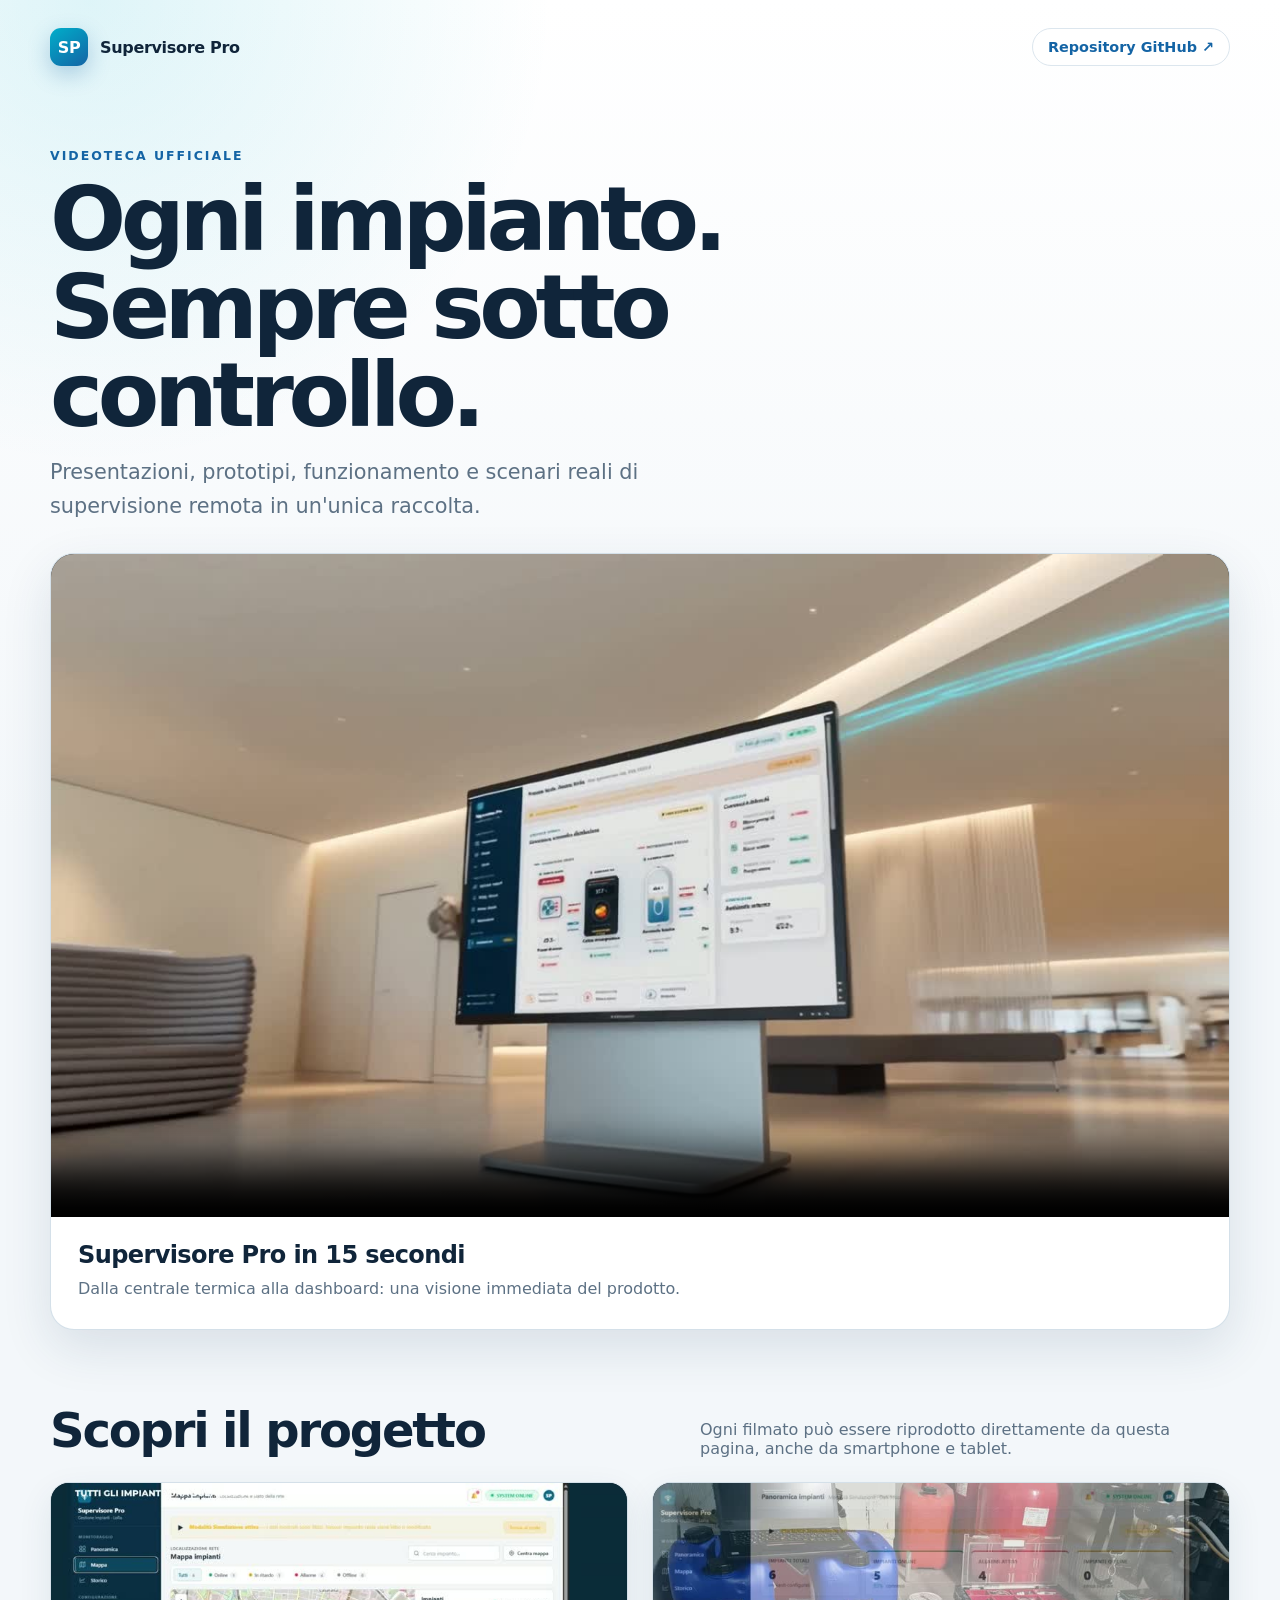
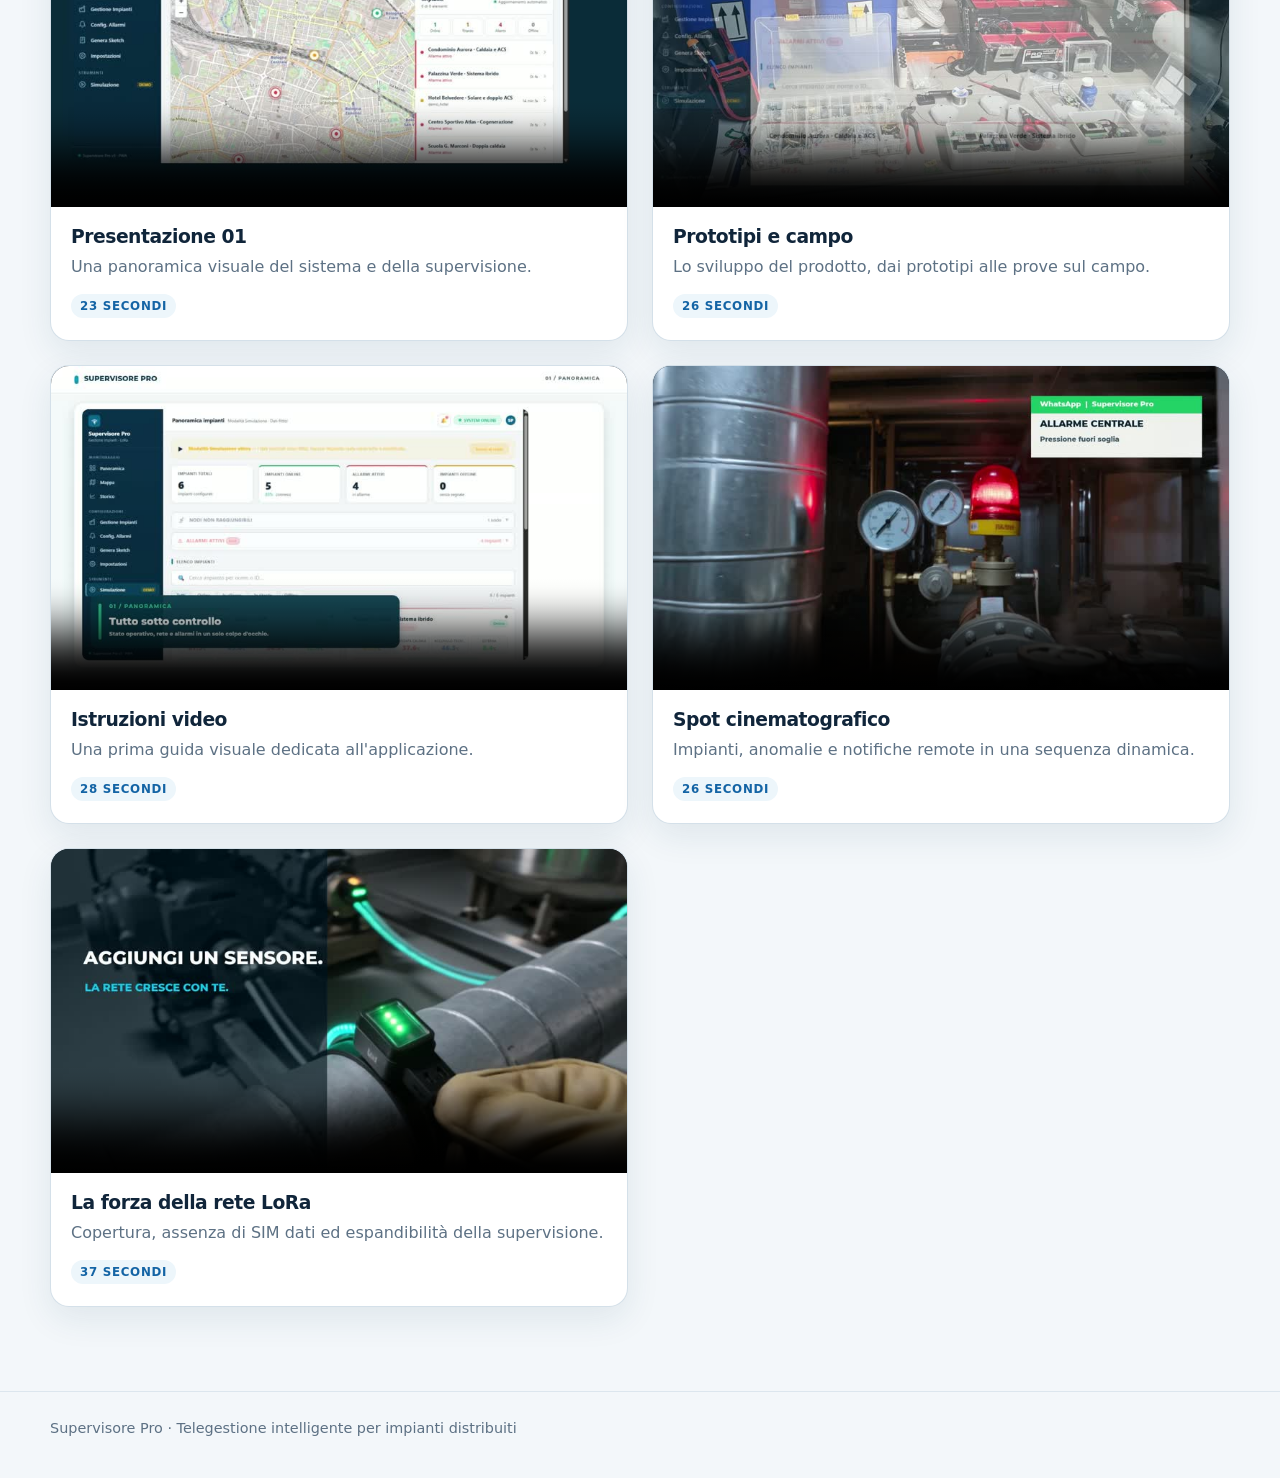
==== commit 4dc5830c: "Revert "site: publish Supervisore Pro promotional experience" This reverts commit 742d6ca1cad09cc35a" ====
--- a/index.html
+++ b/index.html
@@ -1 +1,266 @@
-<!DOCTYPE html><html lang="it" style="color-scheme:light"><head><meta charSet="utf-8"/><meta name="viewport" content="width=device-width, initial-scale=1"/><link rel="preload" as="image" href="/telegestione-supervisore-pro-video/assets/product/product-01.jpg"/><link rel="preload" as="image" href="/telegestione-supervisore-pro-video/assets/product/product-02.jpg"/><link rel="preload" as="image" href="/telegestione-supervisore-pro-video/assets/product/product-03.jpg"/><link rel="preload" as="image" href="/telegestione-supervisore-pro-video/assets/field/field-01.jpg"/><link rel="preload" as="image" href="/telegestione-supervisore-pro-video/assets/field/field-02.jpg"/><link rel="preload" as="image" href="/telegestione-supervisore-pro-video/assets/field/field-03.jpg"/><link rel="preload" as="image" href="/telegestione-supervisore-pro-video/assets/field/field-04.jpg"/><link rel="preload" as="image" href="/telegestione-supervisore-pro-video/assets/visuals/intro.jpg"/><link rel="preload" as="image" href="/telegestione-supervisore-pro-video/assets/visuals/spot-scenari.jpg"/><link rel="preload" as="image" href="/telegestione-supervisore-pro-video/assets/visuals/spot-lora.jpg"/><link rel="stylesheet" href="/telegestione-supervisore-pro-video/assets/styles-BPrASAqW.css" data-precedence="default"/><link rel="stylesheet" href="/telegestione-supervisore-pro-video/assets/routes-CNXtvISG.css" data-precedence="default"/><link rel="preload" as="image" href="/telegestione-supervisore-pro-video/assets/visuals/prototipi.jpg"/><link rel="preload" as="image" href="/telegestione-supervisore-pro-video/assets/visuals/presentazione.jpg"/><link rel="preload" as="image" href="/telegestione-supervisore-pro-video/assets/brand/supervisore-pro-cover.png"/><title>Supervisore Pro | Telegestione intelligente</title><meta name="description" content="Supervisore Pro collega impianti remoti via LoRa, centralizza dati e allarmi e invia notifiche operative su Telegram, WhatsApp ed email."/><meta name="author" content="Supervisore Pro"/><meta name="theme-color" content="navy"/><meta name="robots" content="index, follow, max-image-preview:large"/><meta property="og:title" content="Supervisore Pro | Telegestione intelligente"/><meta property="og:description" content="Supervisore Pro collega impianti remoti via LoRa, centralizza dati e allarmi e invia notifiche operative su Telegram, WhatsApp ed email."/><meta property="og:type" content="website"/><meta property="og:site_name" content="Supervisore Pro"/><meta property="og:locale" content="it_IT"/><meta name="twitter:card" content="summary_large_image"/><meta property="og:image" content="https://popodesigner.github.io/telegestione-supervisore-pro-video/assets/brand/supervisore-pro-cover.png"/><meta name="twitter:image" content="https://popodesigner.github.io/telegestione-supervisore-pro-video/assets/brand/supervisore-pro-cover.png"/><meta property="og:url" content="https://popodesigner.github.io/telegestione-supervisore-pro-video"/><meta name="twitter:title" content="Supervisore Pro | Telegestione intelligente"/><meta name="twitter:description" content="Impianti remoti connessi via LoRa, dati centralizzati e allarmi su Telegram, WhatsApp ed email."/><link rel="preconnect" href="https://fonts.googleapis.com"/><link rel="preconnect" href="https://fonts.gstatic.com" crossorigin="anonymous"/><link rel="dns-prefetch" href="https://fonts.googleapis.com"/><link rel="manifest" href="/telegestione-supervisore-pro-video/site.webmanifest"/><link rel="apple-touch-icon" href="/telegestione-supervisore-pro-video/assets/brand/apple-touch-icon.png"/><link rel="icon" type="image/png" sizes="32x32" href="/telegestione-supervisore-pro-video/assets/brand/favicon.png"/><link rel="icon" type="image/png" sizes="192x192" href="/telegestione-supervisore-pro-video/assets/brand/favicon-192.png"/><link rel="icon" type="image/png" sizes="512x512" href="/telegestione-supervisore-pro-video/assets/brand/favicon-512.png"/><link rel="icon" href="/telegestione-supervisore-pro-video/assets/brand/favicon.png"/><link rel="canonical" href="https://popodesigner.github.io/telegestione-supervisore-pro-video"/><link rel="stylesheet" href="/telegestione-supervisore-pro-video/static-site.css"></head><body class="site-body"><!--$--><script type="application/ld+json">{"@context":"https://schema.org","@graph":[{"@type":"WebSite","@id":"https://popodesigner.github.io/telegestione-supervisore-pro-video/#website","name":"Supervisore Pro","url":"https://popodesigner.github.io/telegestione-supervisore-pro-video","inLanguage":"it-IT"},{"@type":"SoftwareApplication","@id":"https://popodesigner.github.io/telegestione-supervisore-pro-video/#software","name":"Supervisore Pro","url":"https://popodesigner.github.io/telegestione-supervisore-pro-video","applicationCategory":"BusinessApplication","operatingSystem":"Web","description":"Piattaforma di telegestione per impianti remoti con rete LoRa, dashboard web e notifiche operative."},{"@type":"FAQPage","mainEntity":[{"@type":"Question","name":"A cosa serve Supervisore Pro?","acceptedAnswer":{"@type":"Answer","text":"Supervisore Pro raccoglie dati da impianti remoti, li organizza in una piattaforma web e inoltra allarmi operativi su Telegram, WhatsApp ed email."}},{"@type":"Question","name":"Perché usare LoRa invece di una SIM per ogni nodo?","acceptedAnswer":{"@type":"Answer","text":"I nodi possono comunicare localmente via LoRa con un gateway condiviso. La connessione Internet si concentra sul gateway, evitando una SIM dati dedicata su ciascun impianto."}},{"@type":"Question","name":"La piattaforma è espandibile?","acceptedAnswer":{"@type":"Answer","text":"Sì. L’architettura è pensata per aggiungere nodi, sensori, grandezze e logiche di allarme. La migrazione LoRaWAN con ChirpStack è preparata e richiede validazione sul campo."}}]}]}</script><header class="site-header"><a class="brand-mark" href="#visione" aria-label="Supervisore Pro, torna all’inizio"><span class="brand-signal" aria-hidden="true"><i></i><i></i><i></i></span><span>SUPERVISORE <b>PRO</b></span></a><nav class="main-nav" aria-label="Navigazione principale"><a href="#simulazione">Simulazione</a><a href="#rete-lora">Rete LoRa</a><a href="#progetto">Progetto</a><a href="#video">Video</a></nav><a class="nav-console" href="https://techai.altervista.org/supervisore-v3-test/index.html" target="_blank" rel="noreferrer">Apri la demo <svg xmlns="http://www.w3.org/2000/svg" width="16" height="16" viewBox="0 0 24 24" fill="none" stroke="currentColor" stroke-width="2" stroke-linecap="round" stroke-linejoin="round" class="lucide lucide-arrow-up-right" aria-hidden="true"><path d="M7 7h10v10"></path><path d="M7 17 17 7"></path></svg></a></header><main><section class="scroll-scrub cinematic-journey" style="--ss-accent:#11B8D5;--ss-bg:#F7FBFD;--ss-ink:#10283D;--ss-muted:#537084"><div class="scroll-scrub__stage"><div aria-hidden="true" class="scroll-scrub__media"><figure class="scroll-scrub__layer scroll-scrub__layer--scene" data-scroll-scrub-layer="" style="--ss-mobile-position:50% 50%;--ss-object-position:50% 50%"><picture class="scroll-scrub__picture"><source media="(hover: none) and (pointer: coarse), (max-width: 860px)" srcSet="/telegestione-supervisore-pro-video/assets/world/scene-01-mobile-poster.jpg"/><img alt="" class="scroll-scrub__poster" decoding="async" fetchPriority="high" loading="eager" src="/telegestione-supervisore-pro-video/assets/world/scene-01-poster.jpg"/></picture></figure><figure class="scroll-scrub__layer scroll-scrub__layer--scene" data-scroll-scrub-layer="" style="--ss-mobile-position:50% 50%;--ss-object-position:50% 50%"><picture class="scroll-scrub__picture"><source media="(hover: none) and (pointer: coarse), (max-width: 860px)" srcSet="/telegestione-supervisore-pro-video/assets/world/scene-02-mobile-poster.jpg"/><img alt="" class="scroll-scrub__poster" decoding="async" fetchPriority="auto" loading="lazy" src="/telegestione-supervisore-pro-video/assets/world/scene-02-poster.jpg"/></picture></figure><figure class="scroll-scrub__layer scroll-scrub__layer--scene" data-scroll-scrub-layer="" style="--ss-mobile-position:50% 50%;--ss-object-position:50% 50%"><picture class="scroll-scrub__picture"><source media="(hover: none) and (pointer: coarse), (max-width: 860px)" srcSet="/telegestione-supervisore-pro-video/assets/world/scene-03-mobile-poster.jpg"/><img alt="" class="scroll-scrub__poster" decoding="async" fetchPriority="auto" loading="lazy" src="/telegestione-supervisore-pro-video/assets/world/scene-03-poster.jpg"/></picture></figure><figure class="scroll-scrub__layer scroll-scrub__layer--scene" data-scroll-scrub-layer="" style="--ss-mobile-position:50% 50%;--ss-object-position:50% 50%"><picture class="scroll-scrub__picture"><source media="(hover: none) and (pointer: coarse), (max-width: 860px)" srcSet="/telegestione-supervisore-pro-video/assets/world/scene-04-mobile-poster.jpg"/><img alt="" class="scroll-scrub__poster" decoding="async" fetchPriority="auto" loading="lazy" src="/telegestione-supervisore-pro-video/assets/world/scene-04-poster.jpg"/></picture></figure></div><div aria-hidden="true" class="scroll-scrub__progress"><span></span></div><nav aria-label="Scroll chapters" class="scroll-scrub__route"><button aria-current="step" class="scroll-scrub__route-button" type="button"><span>Visione</span></button><button class="scroll-scrub__route-button" type="button"><span>Rete LoRa</span></button><button class="scroll-scrub__route-button" type="button"><span>Allarmi</span></button><button class="scroll-scrub__route-button" type="button"><span>Scalabilità</span></button></nav></div><div class="scroll-scrub__story"><article class="scroll-scrub__chapter" data-align="left" data-scroll-scrub-band="" id="visione" style="min-height:140dvh"><div class="scroll-scrub__chapter-pin"><div class="scroll-scrub__copy"><p class="scroll-scrub__kicker">01 / Supervisione</p><h1 class="scroll-scrub__title">Vedi ciò che l’impianto non racconta.</h1><p class="scroll-scrub__body">Supervisore Pro trasforma segnali dispersi in una visione operativa unica, leggibile da qualunque dispositivo.</p><ul class="scroll-scrub__tags"><li>Dati in tempo reale</li><li>Web app</li></ul></div></div></article><article class="scroll-scrub__chapter" data-align="left" data-scroll-scrub-band="" id="rete" style="min-height:140dvh"><div class="scroll-scrub__chapter-pin"><div class="scroll-scrub__copy"><p class="scroll-scrub__kicker">02 / Rete</p><h2 class="scroll-scrub__title">Il dato trova la sua strada.</h2><p class="scroll-scrub__body">I nodi comunicano via LoRa con il gateway. Un solo punto porta i dati alla piattaforma, senza una SIM dati su ogni impianto.</p><ul class="scroll-scrub__tags"><li>LoRa P2P</li><li>Gateway WiFi</li></ul></div></div></article><article class="scroll-scrub__chapter" data-align="left" data-scroll-scrub-band="" id="allarmi" style="min-height:140dvh"><div class="scroll-scrub__chapter-pin"><div class="scroll-scrub__copy"><p class="scroll-scrub__kicker">03 / Allarmi</p><h2 class="scroll-scrub__title">L’allarme arriva dove sei.</h2><p class="scroll-scrub__body">Una soglia critica diventa un messaggio operativo. Telegram, WhatsApp ed email raggiungono chi deve intervenire.</p><ul class="scroll-scrub__tags"><li>WhatsApp</li><li>Telegram</li><li>Email</li></ul></div></div></article><article class="scroll-scrub__chapter" data-align="left" data-scroll-scrub-band="" id="scala" style="min-height:140dvh"><div class="scroll-scrub__chapter-pin"><div class="scroll-scrub__copy"><p class="scroll-scrub__kicker">04 / Evoluzione</p><h2 class="scroll-scrub__title">Ogni impianto. Sempre sotto controllo.</h2><p class="scroll-scrub__body">Nuovi sensori, nuove grandezze e nuovi impianti entrano nella stessa architettura. La supervisione cresce insieme al progetto.</p><ul class="scroll-scrub__tags"><li>Modulare</li><li>Espandibile</li></ul></div></div></article></div></section><section class="signal-chain" aria-labelledby="chain-title"><div class="section-intro"><span class="section-index">05</span><h2 id="chain-title">Dal sensore alla decisione.</h2><p>Supervisore Pro è una catena completa: acquisizione sul campo, radio LoRa, gateway connesso, piattaforma web e notifiche operative.</p></div><ol class="chain-flow"><li><span class="chain-number">01</span><svg xmlns="http://www.w3.org/2000/svg" width="24" height="24" viewBox="0 0 24 24" fill="none" stroke="currentColor" stroke-width="2" stroke-linecap="round" stroke-linejoin="round" class="lucide lucide-gauge" aria-hidden="true"><path d="m12 14 4-4"></path><path d="M3.34 19a10 10 0 1 1 17.32 0"></path></svg><h3>Sensore</h3><p>Misura lo stato reale dell’impianto.</p></li><li><span class="chain-number">02</span><svg xmlns="http://www.w3.org/2000/svg" width="24" height="24" viewBox="0 0 24 24" fill="none" stroke="currentColor" stroke-width="2" stroke-linecap="round" stroke-linejoin="round" class="lucide lucide-radio-tower" aria-hidden="true"><path d="M4.9 16.1C1 12.2 1 5.8 4.9 1.9"></path><path d="M7.8 4.7a6.14 6.14 0 0 0-.8 7.5"></path><circle cx="12" cy="9" r="2"></circle><path d="M16.2 4.8c2 2 2.26 5.11.8 7.47"></path><path d="M19.1 1.9a9.96 9.96 0 0 1 0 14.1"></path><path d="M9.5 18h5"></path><path d="m8 22 4-11 4 11"></path></svg><h3>Nodo LoRa</h3><p>Trasmette il dato con un payload compatto.</p></li><li><span class="chain-number">03</span><svg xmlns="http://www.w3.org/2000/svg" width="24" height="24" viewBox="0 0 24 24" fill="none" stroke="currentColor" stroke-width="2" stroke-linecap="round" stroke-linejoin="round" class="lucide lucide-router" aria-hidden="true"><rect width="20" height="8" x="2" y="14" rx="2"></rect><path d="M6.01 18H6"></path><path d="M10.01 18H10"></path><path d="M15 10v4"></path><path d="M17.84 7.17a4 4 0 0 0-5.66 0"></path><path d="M20.66 4.34a8 8 0 0 0-11.31 0"></path></svg><h3>Gateway</h3><p>Raccoglie i nodi e usa la connettività disponibile.</p></li><li><span class="chain-number">04</span><svg xmlns="http://www.w3.org/2000/svg" width="24" height="24" viewBox="0 0 24 24" fill="none" stroke="currentColor" stroke-width="2" stroke-linecap="round" stroke-linejoin="round" class="lucide lucide-server" aria-hidden="true"><rect width="20" height="8" x="2" y="2" rx="2" ry="2"></rect><rect width="20" height="8" x="2" y="14" rx="2" ry="2"></rect><line x1="6" x2="6.01" y1="6" y2="6"></line><line x1="6" x2="6.01" y1="18" y2="18"></line></svg><h3>Piattaforma</h3><p>Storico, mappa, dettaglio e stato centralizzato.</p></li><li><span class="chain-number">05</span><svg xmlns="http://www.w3.org/2000/svg" width="24" height="24" viewBox="0 0 24 24" fill="none" stroke="currentColor" stroke-width="2" stroke-linecap="round" stroke-linejoin="round" class="lucide lucide-bell-ring" aria-hidden="true"><path d="M10.268 21a2 2 0 0 0 3.464 0"></path><path d="M22 8c0-2.3-.8-4.3-2-6"></path><path d="M3.262 15.326A1 1 0 0 0 4 17h16a1 1 0 0 0 .74-1.673C19.41 13.956 18 12.499 18 8A6 6 0 0 0 6 8c0 4.499-1.411 5.956-2.738 7.326"></path><path d="M4 2C2.8 3.7 2 5.7 2 8"></path></svg><h3>Notifica</h3><p>WhatsApp, Telegram o email raggiungono il tecnico.</p></li></ol></section><section class="simulation-section" id="simulazione" aria-labelledby="simulation-title"><div class="simulation-heading"><span class="section-index">06</span><h2 id="simulation-title">Prova cosa succede.</h2><p>Seleziona un evento. La simulazione mostra il percorso dal segnale di campo fino alla notifica.</p></div><div class="scenario-selector" role="tablist" aria-label="Scenari di allarme"><button type="button" role="tab" aria-selected="true" aria-controls="scenario-panel" class="scenario-tab"><svg xmlns="http://www.w3.org/2000/svg" width="24" height="24" viewBox="0 0 24 24" fill="none" stroke="currentColor" stroke-width="2" stroke-linecap="round" stroke-linejoin="round" class="lucide lucide-thermometer" aria-hidden="true"><path d="M14 4v10.54a4 4 0 1 1-4 0V4a2 2 0 0 1 4 0Z"></path></svg><span>Temperatura</span><small>0<!-- -->1</small></button><button type="button" role="tab" aria-selected="false" aria-controls="scenario-panel" class="scenario-tab"><svg xmlns="http://www.w3.org/2000/svg" width="24" height="24" viewBox="0 0 24 24" fill="none" stroke="currentColor" stroke-width="2" stroke-linecap="round" stroke-linejoin="round" class="lucide lucide-droplets" aria-hidden="true"><path d="M7 16.3c2.2 0 4-1.83 4-4.05 0-1.16-.57-2.26-1.71-3.19S7.29 6.75 7 5.3c-.29 1.45-1.14 2.84-2.29 3.76S3 11.1 3 12.25c0 2.22 1.8 4.05 4 4.05z"></path><path d="M12.56 6.6A10.97 10.97 0 0 0 14 3.02c.5 2.5 2 4.9 4 6.5s3 3.5 3 5.5a6.98 6.98 0 0 1-11.91 4.97"></path></svg><span>Anticorrosivo</span><small>0<!-- -->2</small></button><button type="button" role="tab" aria-selected="false" aria-controls="scenario-panel" class="scenario-tab"><svg xmlns="http://www.w3.org/2000/svg" width="24" height="24" viewBox="0 0 24 24" fill="none" stroke="currentColor" stroke-width="2" stroke-linecap="round" stroke-linejoin="round" class="lucide lucide-battery-charging" aria-hidden="true"><path d="m11 7-3 5h4l-3 5"></path><path d="M14.856 6H16a2 2 0 0 1 2 2v8a2 2 0 0 1-2 2h-2.935"></path><path d="M22 14v-4"></path><path d="M5.14 18H4a2 2 0 0 1-2-2V8a2 2 0 0 1 2-2h2.936"></path></svg><span>Blackout</span><small>0<!-- -->3</small></button></div><div class="simulation-console" id="scenario-panel" role="tabpanel"><div class="plant-node"><div class="plant-node-top"><span>Centrale termica 04</span><svg xmlns="http://www.w3.org/2000/svg" width="24" height="24" viewBox="0 0 24 24" fill="none" stroke="currentColor" stroke-width="2" stroke-linecap="round" stroke-linejoin="round" class="lucide lucide-activity" aria-hidden="true"><path d="M22 12h-2.48a2 2 0 0 0-1.93 1.46l-2.35 8.36a.25.25 0 0 1-.48 0L9.24 2.18a.25.25 0 0 0-.48 0l-2.35 8.36A2 2 0 0 1 4.49 12H2"></path></svg></div><svg xmlns="http://www.w3.org/2000/svg" width="24" height="24" viewBox="0 0 24 24" fill="none" stroke="currentColor" stroke-width="2" stroke-linecap="round" stroke-linejoin="round" class="lucide lucide-thermometer scenario-main-icon" aria-hidden="true"><path d="M14 4v10.54a4 4 0 1 1-4 0V4a2 2 0 0 1 4 0Z"></path></svg><strong>87.4 °C</strong><span class="alarm-status">Soglia alta</span></div><div class="radio-path" aria-hidden="true"><i class="pulse pulse-one"></i><i class="pulse pulse-two"></i><i class="pulse pulse-three"></i><svg xmlns="http://www.w3.org/2000/svg" width="24" height="24" viewBox="0 0 24 24" fill="none" stroke="currentColor" stroke-width="2" stroke-linecap="round" stroke-linejoin="round" class="lucide lucide-waves-horizontal" aria-hidden="true"><path d="M2 12q2.5 2 5 0t5 0 5 0 5 0"></path><path d="M2 19q2.5 2 5 0t5 0 5 0 5 0"></path><path d="M2 5q2.5 2 5 0t5 0 5 0 5 0"></path></svg><span>LoRa</span></div><div class="gateway-node"><svg xmlns="http://www.w3.org/2000/svg" width="24" height="24" viewBox="0 0 24 24" fill="none" stroke="currentColor" stroke-width="2" stroke-linecap="round" stroke-linejoin="round" class="lucide lucide-router" aria-hidden="true"><rect width="20" height="8" x="2" y="14" rx="2"></rect><path d="M6.01 18H6"></path><path d="M10.01 18H10"></path><path d="M15 10v4"></path><path d="M17.84 7.17a4 4 0 0 0-5.66 0"></path><path d="M20.66 4.34a8 8 0 0 0-11.31 0"></path></svg><div><span>Gateway centrale</span><strong>Dato ricevuto</strong></div><svg xmlns="http://www.w3.org/2000/svg" width="24" height="24" viewBox="0 0 24 24" fill="none" stroke="currentColor" stroke-width="2" stroke-linecap="round" stroke-linejoin="round" class="lucide lucide-circle-check" aria-hidden="true"><circle cx="12" cy="12" r="10"></circle><path d="m9 12 2 2 4-4"></path></svg></div><div class="notification-card"><div class="notification-top"><svg xmlns="http://www.w3.org/2000/svg" width="24" height="24" viewBox="0 0 24 24" fill="none" stroke="currentColor" stroke-width="2" stroke-linecap="round" stroke-linejoin="round" class="lucide lucide-bell-ring" aria-hidden="true"><path d="M10.268 21a2 2 0 0 0 3.464 0"></path><path d="M22 8c0-2.3-.8-4.3-2-6"></path><path d="M3.262 15.326A1 1 0 0 0 4 17h16a1 1 0 0 0 .74-1.673C19.41 13.956 18 12.499 18 8A6 6 0 0 0 6 8c0 4.499-1.411 5.956-2.738 7.326"></path><path d="M4 2C2.8 3.7 2 5.7 2 8"></path></svg><div><span>Notifica <!-- -->Telegram</span><small>adesso</small></div></div><strong>SUPERVISORE PRO</strong><p>Temperatura oltre il limite configurato</p><span class="notification-location">Centrale termica 04</span></div></div><p class="scenario-explanation">Supervisore Pro rileva la soglia anomala e porta l’informazione dal campo alla persona reperibile.</p></section><section class="lora-section" id="rete-lora" aria-labelledby="lora-title"><div class="lora-copy"><span class="section-index">07</span><h2 id="lora-title">Una rete, molti impianti.</h2><p>Con la rete LoRa i nodi parlano con un gateway condiviso. La connettività Internet si concentra in un solo punto e l’infrastruttura può crescere per moduli.</p><a class="lora-deep-link" href="#faq">Capire la rete <svg xmlns="http://www.w3.org/2000/svg" width="24" height="24" viewBox="0 0 24 24" fill="none" stroke="currentColor" stroke-width="2" stroke-linecap="round" stroke-linejoin="round" class="lucide lucide-network" aria-hidden="true"><rect x="16" y="16" width="6" height="6" rx="1"></rect><rect x="2" y="16" width="6" height="6" rx="1"></rect><rect x="9" y="2" width="6" height="6" rx="1"></rect><path d="M5 16v-3a1 1 0 0 1 1-1h12a1 1 0 0 1 1 1v3"></path><path d="M12 12V8"></path></svg></a></div><div class="comparison-grid"><article class="compare-lora"><div class="compare-head"><svg xmlns="http://www.w3.org/2000/svg" width="24" height="24" viewBox="0 0 24 24" fill="none" stroke="currentColor" stroke-width="2" stroke-linecap="round" stroke-linejoin="round" class="lucide lucide-radio-tower" aria-hidden="true"><path d="M4.9 16.1C1 12.2 1 5.8 4.9 1.9"></path><path d="M7.8 4.7a6.14 6.14 0 0 0-.8 7.5"></path><circle cx="12" cy="9" r="2"></circle><path d="M16.2 4.8c2 2 2.26 5.11.8 7.47"></path><path d="M19.1 1.9a9.96 9.96 0 0 1 0 14.1"></path><path d="M9.5 18h5"></path><path d="m8 22 4-11 4 11"></path></svg><div><span>Architettura</span><h3>LoRa + gateway</h3></div></div><ul><li><svg xmlns="http://www.w3.org/2000/svg" width="24" height="24" viewBox="0 0 24 24" fill="none" stroke="currentColor" stroke-width="2" stroke-linecap="round" stroke-linejoin="round" class="lucide lucide-circle-check" aria-hidden="true"><circle cx="12" cy="12" r="10"></circle><path d="m9 12 2 2 4-4"></path></svg> Un gateway per più nodi</li><li><svg xmlns="http://www.w3.org/2000/svg" width="24" height="24" viewBox="0 0 24 24" fill="none" stroke="currentColor" stroke-width="2" stroke-linecap="round" stroke-linejoin="round" class="lucide lucide-circle-check" aria-hidden="true"><circle cx="12" cy="12" r="10"></circle><path d="m9 12 2 2 4-4"></path></svg> Nessuna SIM dati su ogni impianto</li><li><svg xmlns="http://www.w3.org/2000/svg" width="24" height="24" viewBox="0 0 24 24" fill="none" stroke="currentColor" stroke-width="2" stroke-linecap="round" stroke-linejoin="round" class="lucide lucide-circle-check" aria-hidden="true"><circle cx="12" cy="12" r="10"></circle><path d="m9 12 2 2 4-4"></path></svg> Sensori e nodi aggiungibili</li><li><svg xmlns="http://www.w3.org/2000/svg" width="24" height="24" viewBox="0 0 24 24" fill="none" stroke="currentColor" stroke-width="2" stroke-linecap="round" stroke-linejoin="round" class="lucide lucide-circle-check" aria-hidden="true"><circle cx="12" cy="12" r="10"></circle><path d="m9 12 2 2 4-4"></path></svg> Gestione radio locale</li></ul><div class="network-map" aria-label="Schema di una rete LoRa con quattro nodi"><span class="gateway-dot"><svg xmlns="http://www.w3.org/2000/svg" width="24" height="24" viewBox="0 0 24 24" fill="none" stroke="currentColor" stroke-width="2" stroke-linecap="round" stroke-linejoin="round" class="lucide lucide-router" aria-hidden="true"><rect width="20" height="8" x="2" y="14" rx="2"></rect><path d="M6.01 18H6"></path><path d="M10.01 18H10"></path><path d="M15 10v4"></path><path d="M17.84 7.17a4 4 0 0 0-5.66 0"></path><path d="M20.66 4.34a8 8 0 0 0-11.31 0"></path></svg></span><span class="node-dot node-a"></span><span class="node-dot node-b"></span><span class="node-dot node-c"></span><span class="node-dot node-d"></span><i class="link-a"></i><i class="link-b"></i><i class="link-c"></i><i class="link-d"></i></div></article><article class="compare-sim"><div class="compare-head"><svg xmlns="http://www.w3.org/2000/svg" width="24" height="24" viewBox="0 0 24 24" fill="none" stroke="currentColor" stroke-width="2" stroke-linecap="round" stroke-linejoin="round" class="lucide lucide-smartphone" aria-hidden="true"><rect width="14" height="20" x="5" y="2" rx="2" ry="2"></rect><path d="M12 18h.01"></path></svg><div><span>Alternativa</span><h3>SIM per ogni nodo</h3></div></div><ul><li><svg xmlns="http://www.w3.org/2000/svg" width="24" height="24" viewBox="0 0 24 24" fill="none" stroke="currentColor" stroke-width="2" stroke-linecap="round" stroke-linejoin="round" class="lucide lucide-wifi-off" aria-hidden="true"><path d="M12 20h.01"></path><path d="M8.5 16.429a5 5 0 0 1 7 0"></path><path d="M5 12.859a10 10 0 0 1 5.17-2.69"></path><path d="M19 12.859a10 10 0 0 0-2.007-1.523"></path><path d="M2 8.82a15 15 0 0 1 4.177-2.643"></path><path d="M22 8.82a15 15 0 0 0-11.288-3.764"></path><path d="m2 2 20 20"></path></svg> Contratto dati per ciascun dispositivo</li><li><svg xmlns="http://www.w3.org/2000/svg" width="24" height="24" viewBox="0 0 24 24" fill="none" stroke="currentColor" stroke-width="2" stroke-linecap="round" stroke-linejoin="round" class="lucide lucide-wifi-off" aria-hidden="true"><path d="M12 20h.01"></path><path d="M8.5 16.429a5 5 0 0 1 7 0"></path><path d="M5 12.859a10 10 0 0 1 5.17-2.69"></path><path d="M19 12.859a10 10 0 0 0-2.007-1.523"></path><path d="M2 8.82a15 15 0 0 1 4.177-2.643"></path><path d="M22 8.82a15 15 0 0 0-11.288-3.764"></path><path d="m2 2 20 20"></path></svg> Configurazione ripetuta per ogni nodo</li><li><svg xmlns="http://www.w3.org/2000/svg" width="24" height="24" viewBox="0 0 24 24" fill="none" stroke="currentColor" stroke-width="2" stroke-linecap="round" stroke-linejoin="round" class="lucide lucide-wifi-off" aria-hidden="true"><path d="M12 20h.01"></path><path d="M8.5 16.429a5 5 0 0 1 7 0"></path><path d="M5 12.859a10 10 0 0 1 5.17-2.69"></path><path d="M19 12.859a10 10 0 0 0-2.007-1.523"></path><path d="M2 8.82a15 15 0 0 1 4.177-2.643"></path><path d="M22 8.82a15 15 0 0 0-11.288-3.764"></path><path d="m2 2 20 20"></path></svg> Gestione distribuita della connettività</li><li><svg xmlns="http://www.w3.org/2000/svg" width="24" height="24" viewBox="0 0 24 24" fill="none" stroke="currentColor" stroke-width="2" stroke-linecap="round" stroke-linejoin="round" class="lucide lucide-wifi-off" aria-hidden="true"><path d="M12 20h.01"></path><path d="M8.5 16.429a5 5 0 0 1 7 0"></path><path d="M5 12.859a10 10 0 0 1 5.17-2.69"></path><path d="M19 12.859a10 10 0 0 0-2.007-1.523"></path><path d="M2 8.82a15 15 0 0 1 4.177-2.643"></path><path d="M22 8.82a15 15 0 0 0-11.288-3.764"></path><path d="m2 2 20 20"></path></svg> Dipendenza dalla copertura cellulare locale</li></ul><p>Il confronto descrive l’architettura. Copertura e prestazioni reali vanno sempre validate sul sito di installazione.</p></article></div></section><section class="modular-section" id="progetto" aria-labelledby="modular-title"><div class="modular-title-block"><span class="section-index">08</span><h2 id="modular-title">La supervisione si espande.</h2><p>Temperatura, pressioni, livelli, alimentazione e nuovi segnali possono entrare nello stesso linguaggio operativo.</p></div><div class="modular-grid"><article class="module-map"><img src="/telegestione-supervisore-pro-video/assets/product/product-01.jpg" alt="Mappa degli impianti nella piattaforma Supervisore Pro"/><div><svg xmlns="http://www.w3.org/2000/svg" width="24" height="24" viewBox="0 0 24 24" fill="none" stroke="currentColor" stroke-width="2" stroke-linecap="round" stroke-linejoin="round" class="lucide lucide-map-pinned" aria-hidden="true"><path d="M18 8c0 3.613-3.869 7.429-5.393 8.795a1 1 0 0 1-1.214 0C9.87 15.429 6 11.613 6 8a6 6 0 0 1 12 0"></path><circle cx="12" cy="8" r="2"></circle><path d="M8.714 14h-3.71a1 1 0 0 0-.948.683l-2.004 6A1 1 0 0 0 3 22h18a1 1 0 0 0 .948-1.316l-2-6a1 1 0 0 0-.949-.684h-3.712"></path></svg><h3>Mappa impianti</h3><p>Stato e posizione in un colpo d’occhio.</p></div></article><article class="module-detail"><img src="/telegestione-supervisore-pro-video/assets/product/product-02.jpg" alt="Dettaglio di un impianto nella piattaforma Supervisore Pro"/><div><svg xmlns="http://www.w3.org/2000/svg" width="24" height="24" viewBox="0 0 24 24" fill="none" stroke="currentColor" stroke-width="2" stroke-linecap="round" stroke-linejoin="round" class="lucide lucide-gauge" aria-hidden="true"><path d="m12 14 4-4"></path><path d="M3.34 19a10 10 0 1 1 17.32 0"></path></svg><h3>Dettaglio tecnico</h3><p>Valori, soglie e diagnostica per impianto.</p></div></article><article class="module-history"><img src="/telegestione-supervisore-pro-video/assets/product/product-03.jpg" alt="Storico e grafici di Supervisore Pro"/><div><svg xmlns="http://www.w3.org/2000/svg" width="24" height="24" viewBox="0 0 24 24" fill="none" stroke="currentColor" stroke-width="2" stroke-linecap="round" stroke-linejoin="round" class="lucide lucide-activity" aria-hidden="true"><path d="M22 12h-2.48a2 2 0 0 0-1.93 1.46l-2.35 8.36a.25.25 0 0 1-.48 0L9.24 2.18a.25.25 0 0 0-.48 0l-2.35 8.36A2 2 0 0 1 4.49 12H2"></path></svg><h3>Storico dati</h3><p>Andamento e contesto prima dell’intervento.</p></div></article><article class="module-alerts"><svg xmlns="http://www.w3.org/2000/svg" width="24" height="24" viewBox="0 0 24 24" fill="none" stroke="currentColor" stroke-width="2" stroke-linecap="round" stroke-linejoin="round" class="lucide lucide-bell-ring" aria-hidden="true"><path d="M10.268 21a2 2 0 0 0 3.464 0"></path><path d="M22 8c0-2.3-.8-4.3-2-6"></path><path d="M3.262 15.326A1 1 0 0 0 4 17h16a1 1 0 0 0 .74-1.673C19.41 13.956 18 12.499 18 8A6 6 0 0 0 6 8c0 4.499-1.411 5.956-2.738 7.326"></path><path d="M4 2C2.8 3.7 2 5.7 2 8"></path></svg><h3>Allarmi configurabili</h3><p>Dalle soglie di processo alla mancanza rete.</p><div class="channel-row"><span>WhatsApp</span><span>Telegram</span><span>Email</span></div></article></div></section><section class="field-section" aria-labelledby="field-title"><div class="field-header"><span class="section-index">09</span><h2 id="field-title">Dal prototipo al campo.</h2><p>Il progetto unisce elettronica, firmware, rete radio e software web. Questi fotogrammi provengono dalla presentazione pubblica dei prototipi.</p></div><div class="field-strip"><figure><img src="/telegestione-supervisore-pro-video/assets/field/field-01.jpg" alt="Prototipo elettronico di Supervisore Pro"/><figcaption>PROVA 0<!-- -->1</figcaption></figure><figure><img src="/telegestione-supervisore-pro-video/assets/field/field-02.jpg" alt="Nodo di campo del progetto Supervisore Pro"/><figcaption>PROVA 0<!-- -->2</figcaption></figure><figure><img src="/telegestione-supervisore-pro-video/assets/field/field-03.jpg" alt="Installazione dimostrativa di Supervisore Pro"/><figcaption>PROVA 0<!-- -->3</figcaption></figure><figure><img src="/telegestione-supervisore-pro-video/assets/field/field-04.jpg" alt="Prove sui prototipi Supervisore Pro"/><figcaption>PROVA 0<!-- -->4</figcaption></figure></div></section><section class="video-section" id="video" aria-labelledby="video-title"><div class="video-heading"><span class="section-index">10</span><h2 id="video-title">Guarda Supervisore Pro in azione.</h2><p>Una raccolta di presentazioni, scenari operativi e approfondimenti sul progetto, riproducibili direttamente dal browser.</p><a class="video-gallery-link" href="https://popodesigner.github.io/telegestione-supervisore-pro-video/videos.html" target="_blank" rel="noreferrer">Apri tutti i video <svg xmlns="http://www.w3.org/2000/svg" width="24" height="24" viewBox="0 0 24 24" fill="none" stroke="currentColor" stroke-width="2" stroke-linecap="round" stroke-linejoin="round" class="lucide lucide-play" aria-hidden="true"><path d="M5 5a2 2 0 0 1 3.008-1.728l11.997 6.998a2 2 0 0 1 .003 3.458l-12 7A2 2 0 0 1 5 19z"></path></svg></a></div><div class="video-wall"><a href="https://popodesigner.github.io/telegestione-supervisore-pro-video/videos.html#intro" target="_blank" rel="noreferrer" class="video-tile video-tile-1"><img src="/telegestione-supervisore-pro-video/assets/visuals/intro.jpg" alt="Introduzione cinematografica a Supervisore Pro"/><span><svg xmlns="http://www.w3.org/2000/svg" width="24" height="24" viewBox="0 0 24 24" fill="none" stroke="currentColor" stroke-width="2" stroke-linecap="round" stroke-linejoin="round" class="lucide lucide-play" aria-hidden="true"><path d="M5 5a2 2 0 0 1 3.008-1.728l11.997 6.998a2 2 0 0 1 .003 3.458l-12 7A2 2 0 0 1 5 19z"></path></svg> <!-- -->INTRO</span></a><a href="https://popodesigner.github.io/telegestione-supervisore-pro-video/videos.html#pubblicita-01" target="_blank" rel="noreferrer" class="video-tile video-tile-2"><img src="/telegestione-supervisore-pro-video/assets/visuals/spot-scenari.jpg" alt="Spot sugli scenari di allarme"/><span><svg xmlns="http://www.w3.org/2000/svg" width="24" height="24" viewBox="0 0 24 24" fill="none" stroke="currentColor" stroke-width="2" stroke-linecap="round" stroke-linejoin="round" class="lucide lucide-play" aria-hidden="true"><path d="M5 5a2 2 0 0 1 3.008-1.728l11.997 6.998a2 2 0 0 1 .003 3.458l-12 7A2 2 0 0 1 5 19z"></path></svg> <!-- -->SCENARI</span></a><a href="https://popodesigner.github.io/telegestione-supervisore-pro-video/videos.html#pubblicita-02" target="_blank" rel="noreferrer" class="video-tile video-tile-3"><img src="/telegestione-supervisore-pro-video/assets/visuals/spot-lora.jpg" alt="Spot sui vantaggi della rete LoRa"/><span><svg xmlns="http://www.w3.org/2000/svg" width="24" height="24" viewBox="0 0 24 24" fill="none" stroke="currentColor" stroke-width="2" stroke-linecap="round" stroke-linejoin="round" class="lucide lucide-play" aria-hidden="true"><path d="M5 5a2 2 0 0 1 3.008-1.728l11.997 6.998a2 2 0 0 1 .003 3.458l-12 7A2 2 0 0 1 5 19z"></path></svg> <!-- -->RETE LORA</span></a><a href="https://popodesigner.github.io/telegestione-supervisore-pro-video/videos.html#presentazione-prototipi" target="_blank" rel="noreferrer" class="video-tile video-tile-4"><img src="/telegestione-supervisore-pro-video/assets/visuals/prototipi.jpg" alt="Presentazione dei prototipi"/><span><svg xmlns="http://www.w3.org/2000/svg" width="24" height="24" viewBox="0 0 24 24" fill="none" stroke="currentColor" stroke-width="2" stroke-linecap="round" stroke-linejoin="round" class="lucide lucide-play" aria-hidden="true"><path d="M5 5a2 2 0 0 1 3.008-1.728l11.997 6.998a2 2 0 0 1 .003 3.458l-12 7A2 2 0 0 1 5 19z"></path></svg> <!-- -->PROTOTIPI</span></a><a href="https://popodesigner.github.io/telegestione-supervisore-pro-video/videos.html#presentazione-01" target="_blank" rel="noreferrer" class="video-tile video-tile-5"><img src="/telegestione-supervisore-pro-video/assets/visuals/presentazione.jpg" alt="Presentazione generale del progetto"/><span><svg xmlns="http://www.w3.org/2000/svg" width="24" height="24" viewBox="0 0 24 24" fill="none" stroke="currentColor" stroke-width="2" stroke-linecap="round" stroke-linejoin="round" class="lucide lucide-play" aria-hidden="true"><path d="M5 5a2 2 0 0 1 3.008-1.728l11.997 6.998a2 2 0 0 1 .003 3.458l-12 7A2 2 0 0 1 5 19z"></path></svg> <!-- -->VISIONE</span></a></div></section><section class="roadmap-section" aria-labelledby="roadmap-title"><div class="roadmap-lead"><span class="section-index">11</span><h2 id="roadmap-title">Solido oggi. Aperto a domani.</h2><p>Il nucleo operativo è già definito. L’evoluzione LoRaWAN con ChirpStack è preparata e resta da validare sul campo.</p></div><div class="roadmap-track"><article><span class="road-state live">OPERATIVO</span><svg xmlns="http://www.w3.org/2000/svg" width="24" height="24" viewBox="0 0 24 24" fill="none" stroke="currentColor" stroke-width="2" stroke-linecap="round" stroke-linejoin="round" class="lucide lucide-shield-check" aria-hidden="true"><path d="M20 13c0 5-3.5 7.5-7.66 8.95a1 1 0 0 1-.67-.01C7.5 20.5 4 18 4 13V6a1 1 0 0 1 1-1c2 0 4.5-1.2 6.24-2.72a1.17 1.17 0 0 1 1.52 0C14.51 3.81 17 5 19 5a1 1 0 0 1 1 1z"></path><path d="m9 12 2 2 4-4"></path></svg><h3>LoRa P2P</h3><p>Nodi ESP32, gateway WiFi, invio HTTPS e piattaforma web.</p></article><article><span class="road-state ready">PREPARATO</span><svg xmlns="http://www.w3.org/2000/svg" width="24" height="24" viewBox="0 0 24 24" fill="none" stroke="currentColor" stroke-width="2" stroke-linecap="round" stroke-linejoin="round" class="lucide lucide-network" aria-hidden="true"><rect x="16" y="16" width="6" height="6" rx="1"></rect><rect x="2" y="16" width="6" height="6" rx="1"></rect><rect x="9" y="2" width="6" height="6" rx="1"></rect><path d="M5 16v-3a1 1 0 0 1 1-1h12a1 1 0 0 1 1 1v3"></path><path d="M12 12V8"></path></svg><h3>LoRaWAN</h3><p>Architettura ChirpStack predisposta per l’evoluzione della rete.</p></article><article><span class="road-state test">DA VALIDARE</span><svg xmlns="http://www.w3.org/2000/svg" width="24" height="24" viewBox="0 0 24 24" fill="none" stroke="currentColor" stroke-width="2" stroke-linecap="round" stroke-linejoin="round" class="lucide lucide-zap" aria-hidden="true"><path d="M4 14a1 1 0 0 1-.78-1.63l9.9-10.2a.5.5 0 0 1 .86.46l-1.92 6.02A1 1 0 0 0 13 10h7a1 1 0 0 1 .78 1.63l-9.9 10.2a.5.5 0 0 1-.86-.46l1.92-6.02A1 1 0 0 0 11 14z"></path></svg><h3>Scala sul campo</h3><p>Copertura, capacità e continuità vanno verificate nelle installazioni reali.</p></article></div></section><section class="faq-section" id="faq" aria-labelledby="faq-title"><div class="faq-title-block"><span class="section-index">12</span><h2 id="faq-title">Domande sulla telegestione LoRa.</h2></div><div class="faq-list"><details><summary>A cosa serve Supervisore Pro?<span>+</span></summary><p>Supervisore Pro raccoglie dati da impianti remoti, li organizza in una piattaforma web e inoltra allarmi operativi su Telegram, WhatsApp ed email.</p></details><details><summary>Perché usare LoRa invece di una SIM per ogni nodo?<span>+</span></summary><p>I nodi possono comunicare localmente via LoRa con un gateway condiviso. La connessione Internet si concentra sul gateway, evitando una SIM dati dedicata su ciascun impianto.</p></details><details><summary>La piattaforma è espandibile?<span>+</span></summary><p>Sì. L’architettura è pensata per aggiungere nodi, sensori, grandezze e logiche di allarme. La migrazione LoRaWAN con ChirpStack è preparata e richiede validazione sul campo.</p></details></div></section><section class="closing-section" aria-labelledby="closing-title"><img class="closing-image" src="/telegestione-supervisore-pro-video/assets/brand/supervisore-pro-cover.png" alt="Supervisore Pro, telegestione intelligente per impianti remoti"/><div class="closing-overlay"></div><div class="closing-copy"><span class="section-index">13</span><h2 id="closing-title">Conosci lo stato prima di arrivare.</h2><p>Apri la piattaforma dimostrativa e scopri come Supervisore Pro trasforma dati e allarmi in una decisione più rapida.</p><div class="closing-actions"><a class="demo-target" href="https://techai.altervista.org/supervisore-v3-test/index.html" target="_blank" rel="noreferrer">Esplora la demo <svg xmlns="http://www.w3.org/2000/svg" width="24" height="24" viewBox="0 0 24 24" fill="none" stroke="currentColor" stroke-width="2" stroke-linecap="round" stroke-linejoin="round" class="lucide lucide-arrow-up-right" aria-hidden="true"><path d="M7 7h10v10"></path><path d="M7 17 17 7"></path></svg></a><a class="film-route" href="https://popodesigner.github.io/telegestione-supervisore-pro-video/videos.html" target="_blank" rel="noreferrer">Guarda i video</a></div></div></section></main><footer class="site-footer"><a class="footer-brand" href="#visione">SUPERVISORE PRO</a><p>Telegestione intelligente per impianti remoti.</p><div class="footer-channels" aria-label="Canali di notifica supportati"><span><svg xmlns="http://www.w3.org/2000/svg" width="24" height="24" viewBox="0 0 24 24" fill="none" stroke="currentColor" stroke-width="2" stroke-linecap="round" stroke-linejoin="round" class="lucide lucide-message-circle" aria-hidden="true"><path d="M2.992 16.342a2 2 0 0 1 .094 1.167l-1.065 3.29a1 1 0 0 0 1.236 1.168l3.413-.998a2 2 0 0 1 1.099.092 10 10 0 1 0-4.777-4.719"></path></svg> WhatsApp</span><span><svg xmlns="http://www.w3.org/2000/svg" width="24" height="24" viewBox="0 0 24 24" fill="none" stroke="currentColor" stroke-width="2" stroke-linecap="round" stroke-linejoin="round" class="lucide lucide-bell-ring" aria-hidden="true"><path d="M10.268 21a2 2 0 0 0 3.464 0"></path><path d="M22 8c0-2.3-.8-4.3-2-6"></path><path d="M3.262 15.326A1 1 0 0 0 4 17h16a1 1 0 0 0 .74-1.673C19.41 13.956 18 12.499 18 8A6 6 0 0 0 6 8c0 4.499-1.411 5.956-2.738 7.326"></path><path d="M4 2C2.8 3.7 2 5.7 2 8"></path></svg> Telegram</span><span><svg xmlns="http://www.w3.org/2000/svg" width="24" height="24" viewBox="0 0 24 24" fill="none" stroke="currentColor" stroke-width="2" stroke-linecap="round" stroke-linejoin="round" class="lucide lucide-mail" aria-hidden="true"><path d="m22 7-8.991 5.727a2 2 0 0 1-2.009 0L2 7"></path><rect x="2" y="4" width="20" height="16" rx="2"></rect></svg> Email</span></div></footer><!--/$--><link rel="stylesheet" href="https://fonts.googleapis.com/css2?family=Space+Grotesk:wght@700&display=swap"><script src="/telegestione-supervisore-pro-video/static-site-video.js" defer></script></body></html>
+<!doctype html>
+<html lang="it">
+<head>
+  <meta charset="utf-8">
+  <meta name="viewport" content="width=device-width, initial-scale=1">
+  <meta name="theme-color" content="#f5f8fb">
+  <meta name="description" content="Videoteca ufficiale di Supervisore Pro: presentazioni, prototipi, guida e spot promozionali.">
+  <meta property="og:title" content="Supervisore Pro — Videoteca">
+  <meta property="og:description" content="Dall'impianto alla supervisione remota: guarda Supervisore Pro in azione.">
+  <meta property="og:image" content="intro-poster.jpg">
+  <title>Supervisore Pro — Videoteca</title>
+  <style>
+    :root {
+      color-scheme: light;
+      --ink: #10253a;
+      --muted: #5d7184;
+      --line: #dce6ee;
+      --paper: #ffffff;
+      --wash: #f3f7fa;
+      --cyan: #00aeca;
+      --blue: #1464a5;
+      --shadow: 0 18px 50px rgba(24, 61, 90, .12);
+    }
+
+    * { box-sizing: border-box; }
+
+    html { scroll-behavior: smooth; }
+
+    body {
+      margin: 0;
+      color: var(--ink);
+      background:
+        radial-gradient(circle at 7% 0%, rgba(0, 174, 202, .13), transparent 29rem),
+        linear-gradient(180deg, #fff 0, var(--wash) 52rem);
+      font-family: Inter, ui-sans-serif, system-ui, -apple-system, BlinkMacSystemFont, "Segoe UI", sans-serif;
+    }
+
+    a { color: inherit; }
+
+    .shell {
+      width: min(1180px, calc(100% - 36px));
+      margin: 0 auto;
+    }
+
+    header {
+      display: flex;
+      align-items: center;
+      justify-content: space-between;
+      gap: 24px;
+      padding: 28px 0;
+    }
+
+    .brand {
+      display: flex;
+      align-items: center;
+      gap: 12px;
+      font-weight: 800;
+      letter-spacing: -.02em;
+    }
+
+    .brand-mark {
+      display: grid;
+      width: 38px;
+      height: 38px;
+      place-items: center;
+      color: #fff;
+      border-radius: 11px;
+      background: linear-gradient(145deg, var(--cyan), var(--blue));
+      box-shadow: 0 8px 22px rgba(20, 100, 165, .28);
+    }
+
+    .repo-link {
+      padding: 10px 15px;
+      color: var(--blue);
+      border: 1px solid var(--line);
+      border-radius: 999px;
+      background: rgba(255, 255, 255, .76);
+      font-size: .9rem;
+      font-weight: 700;
+      text-decoration: none;
+    }
+
+    .hero-copy {
+      max-width: 820px;
+      padding: 54px 0 30px;
+    }
+
+    .eyebrow {
+      color: var(--blue);
+      font-size: .78rem;
+      font-weight: 800;
+      letter-spacing: .16em;
+      text-transform: uppercase;
+    }
+
+    h1 {
+      max-width: 760px;
+      margin: 13px 0 17px;
+      font-size: clamp(2.6rem, 7vw, 5.6rem);
+      line-height: .98;
+      letter-spacing: -.06em;
+    }
+
+    .lead {
+      max-width: 700px;
+      margin: 0;
+      color: var(--muted);
+      font-size: clamp(1.05rem, 2vw, 1.3rem);
+      line-height: 1.6;
+    }
+
+    .feature,
+    .card {
+      overflow: hidden;
+      border: 1px solid rgba(205, 219, 230, .85);
+      border-radius: 24px;
+      background: var(--paper);
+      box-shadow: var(--shadow);
+    }
+
+    .feature { margin-bottom: 72px; }
+
+    video {
+      display: block;
+      width: 100%;
+      height: auto;
+      background: #07131e;
+    }
+
+    .feature-copy { padding: 24px 27px 28px; }
+
+    .feature-copy h2,
+    .card-copy h3 { margin: 0 0 8px; letter-spacing: -.025em; }
+
+    .feature-copy p,
+    .card-copy p { margin: 0; color: var(--muted); line-height: 1.55; }
+
+    .section-head {
+      display: flex;
+      align-items: end;
+      justify-content: space-between;
+      gap: 24px;
+      margin-bottom: 24px;
+    }
+
+    .section-head h2 {
+      margin: 0;
+      font-size: clamp(1.8rem, 4vw, 3rem);
+      letter-spacing: -.045em;
+    }
+
+    .section-head p { max-width: 530px; margin: 0; color: var(--muted); }
+
+    .grid {
+      display: grid;
+      grid-template-columns: repeat(2, minmax(0, 1fr));
+      gap: 24px;
+      padding-bottom: 84px;
+    }
+
+    .card { border-radius: 19px; box-shadow: 0 12px 34px rgba(24, 61, 90, .09); }
+
+    .card-copy { padding: 19px 20px 22px; }
+
+    .meta {
+      display: inline-flex;
+      margin-top: 14px;
+      padding: 5px 9px;
+      color: var(--blue);
+      border-radius: 999px;
+      background: #edf6fb;
+      font-size: .74rem;
+      font-weight: 800;
+      letter-spacing: .06em;
+      text-transform: uppercase;
+    }
+
+    footer {
+      padding: 28px 0 42px;
+      color: var(--muted);
+      border-top: 1px solid var(--line);
+      font-size: .9rem;
+    }
+
+    @media (max-width: 760px) {
+      header { align-items: flex-start; }
+      .hero-copy { padding-top: 34px; }
+      .section-head { display: block; }
+      .section-head p { margin-top: 10px; }
+      .grid { grid-template-columns: 1fr; }
+      .feature { margin-bottom: 54px; }
+    }
+  </style>
+</head>
+<body>
+  <header class="shell">
+    <div class="brand"><span class="brand-mark">SP</span> Supervisore Pro</div>
+    <a class="repo-link" href="https://github.com/Popodesigner/telegestione-supervisore-pro">Repository GitHub ↗</a>
+  </header>
+
+  <main class="shell">
+    <div class="hero-copy">
+      <div class="eyebrow">Videoteca ufficiale</div>
+      <h1>Ogni impianto.<br>Sempre sotto controllo.</h1>
+      <p class="lead">Presentazioni, prototipi, funzionamento e scenari reali di supervisione remota in un'unica raccolta.</p>
+    </div>
+
+    <article class="feature" id="intro">
+      <video controls playsinline preload="metadata" poster="intro-poster.jpg" aria-label="Video introduttivo di Supervisore Pro">
+        <source src="intro.mp4" type="video/mp4">
+        Il browser non supporta la riproduzione video HTML5.
+      </video>
+      <div class="feature-copy">
+        <h2>Supervisore Pro in 15 secondi</h2>
+        <p>Dalla centrale termica alla dashboard: una visione immediata del prodotto.</p>
+      </div>
+    </article>
+
+    <div class="section-head">
+      <h2>Scopri il progetto</h2>
+      <p>Ogni filmato può essere riprodotto direttamente da questa pagina, anche da smartphone e tablet.</p>
+    </div>
+
+    <section class="grid" aria-label="Tutti i video">
+      <article class="card" id="presentazione-01">
+        <video controls playsinline preload="metadata" poster="presentazione-01.jpg" aria-label="Presentazione 01">
+          <source src="presentazione-01.mp4" type="video/mp4">
+        </video>
+        <div class="card-copy"><h3>Presentazione 01</h3><p>Una panoramica visuale del sistema e della supervisione.</p><span class="meta">23 secondi</span></div>
+      </article>
+
+      <article class="card" id="presentazione-prototipi">
+        <video controls playsinline preload="metadata" poster="presentazione-prototipi.jpg" aria-label="Presentazione con prototipi">
+          <source src="presentazione-prototipi.mp4" type="video/mp4">
+        </video>
+        <div class="card-copy"><h3>Prototipi e campo</h3><p>Lo sviluppo del prodotto, dai prototipi alle prove sul campo.</p><span class="meta">26 secondi</span></div>
+      </article>
+
+      <article class="card" id="istruzioni-video">
+        <video controls playsinline preload="metadata" poster="istruzioni-video.jpg" aria-label="Istruzioni video">
+          <source src="istruzioni-video.mp4" type="video/mp4">
+        </video>
+        <div class="card-copy"><h3>Istruzioni video</h3><p>Una prima guida visuale dedicata all'applicazione.</p><span class="meta">28 secondi</span></div>
+      </article>
+
+      <article class="card" id="pubblicita-01">
+        <video controls playsinline preload="metadata" poster="pubblicita-01.jpg" aria-label="Spot pubblicitario 01">
+          <source src="pubblicita-01.mp4" type="video/mp4">
+        </video>
+        <div class="card-copy"><h3>Spot cinematografico</h3><p>Impianti, anomalie e notifiche remote in una sequenza dinamica.</p><span class="meta">26 secondi</span></div>
+      </article>
+
+      <article class="card" id="pubblicita-02">
+        <video controls playsinline preload="metadata" poster="pubblicita-02.jpg" aria-label="Spot pubblicitario 02">
+          <source src="pubblicita-02.mp4" type="video/mp4">
+        </video>
+        <div class="card-copy"><h3>La forza della rete LoRa</h3><p>Copertura, assenza di SIM dati ed espandibilità della supervisione.</p><span class="meta">37 secondi</span></div>
+      </article>
+    </section>
+  </main>
+
+  <footer>
+    <div class="shell">Supervisore Pro · Telegestione intelligente per impianti distribuiti</div>
+  </footer>
+</body>
+</html>
